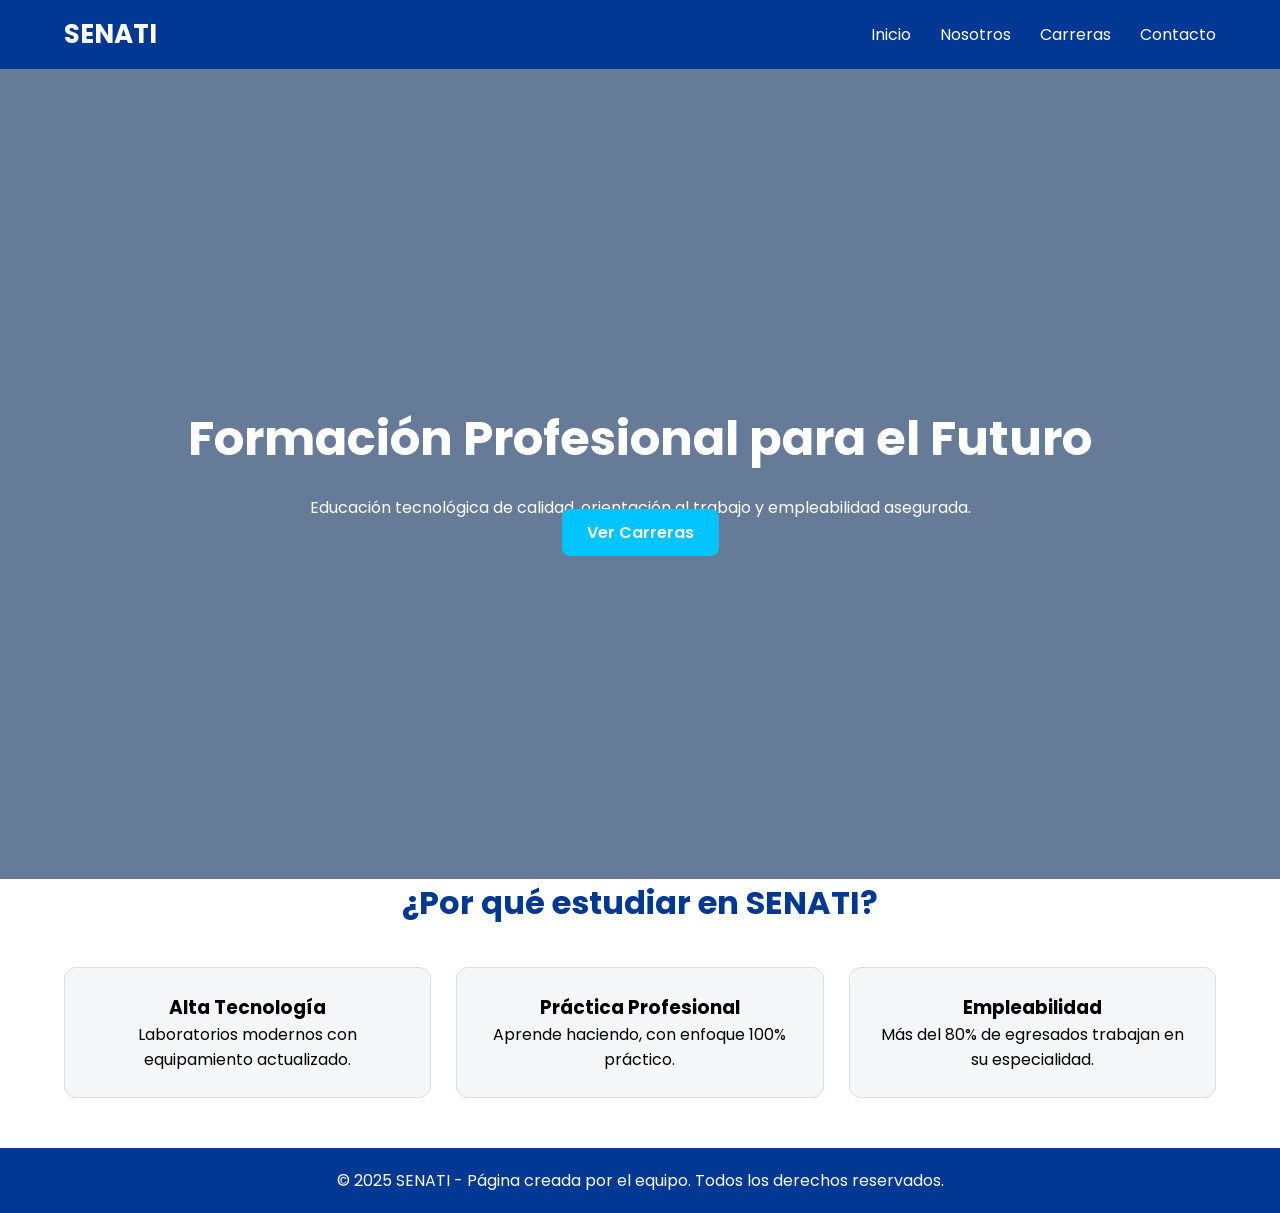
==== index.html @ 8a6c0807 "Descripción clarsa" ====
<!DOCTYPE html>
<html lang="es">
<head>
    <meta charset="UTF-8" />
    <meta name="viewport" content="width=device-width, initial-scale=1.0" />
    <title>SENATI | Formación Profesional Moderna</title>

    <!-- Google Fonts -->
    <link href="https://fonts.googleapis.com/css2?family=Poppins:wght@300;400;600;700&display=swap" rel="stylesheet" />

    <!-- CSS -->
    <link rel="stylesheet" href="css/style.css" />
</head>

<body>

    <!-- NAVBAR -->
    <header class="navbar">
        <div class="container">
            <h2 class="logo">SENATI</h2>
            <nav>
                <a href="index.html">Inicio</a>
                <a href="page/nosotros.html">Nosotros</a>
                <a href="page/carreras.html">Carreras</a>
                <a href="page/contacto.html">Contacto</a>
            </nav>
        </div>
    </header>

    <!-- HERO -->
    <section class="hero">
        <div class="overlay"></div>
        <div class="hero-content">
            <h1>Formación Profesional para el Futuro</h1>
            <p>Educación tecnológica de calidad, orientación al trabajo y empleabilidad asegurada.</p>
            <a href="page/carreras.html" class="btn">Ver Carreras</a>
        </div>
    </section>

    <!-- SECCIÓN SERVICIOS -->
    <section class="servicios container">
        <h2 class="title">¿Por qué estudiar en SENATI?</h2>

        <div class="grid">
            <div class="card">
                <h3>Alta Tecnología</h3>
                <p>Laboratorios modernos con equipamiento actualizado.</p>
            </div>

            <div class="card">
                <h3>Práctica Profesional</h3>
                <p>Aprende haciendo, con enfoque 100% práctico.</p>
            </div>

            <div class="card">
                <h3>Empleabilidad</h3>
                <p>Más del 80% de egresados trabajan en su especialidad.</p>
            </div>
        </div>
    </section>

    <!-- FOOTER -->
    <footer>
        <p>© 2025 SENATI - Página creada por el equipo. Todos los derechos reservados.</p>
    </footer>

    <script src="js/main.js"></script>
</body>
</html>
---- css/style.css ----
* {
    margin: 0;
    padding: 0;
    box-sizing: border-box;
    font-family: "Poppins", sans-serif;
}

/* NAVBAR */
.navbar {
    width: 100%;
    background: #003893;
    padding: 15px 0;
    position: sticky;
    top: 0;
    z-index: 100;
}

.navbar .container {
    width: 90%;
    margin: auto;
    display: flex;
    justify-content: space-between;
    align-items: center;
}

.navbar .logo {
    color: white;
    font-weight: 700;
    font-size: 26px;
}

.navbar nav a {
    color: white;
    margin-left: 25px;
    text-decoration: none;
    font-weight: 400;
    transition: 0.3s;
}

.navbar nav a:hover {
    color: #00c4ff;
}

/* HERO */
.hero {
    height: 90vh;
    background: url('../img/senati.jpg') center/cover no-repeat;
    position: relative;
    display: flex;
    align-items: center;
    justify-content: center;
}

.hero .overlay {
    position: absolute;
    width: 100%;
    height: 100%;
    background: rgba(0, 35, 82, 0.6);
}

.hero-content {
    position: relative;
    color: white;
    text-align: center;
    width: 85%;
}

.hero-content h1 {
    font-size: 48px;
    margin-bottom: 20px;
}

.btn {
    background: #00c4ff;
    padding: 12px 25px;
    border-radius: 8px;
    text-decoration: none;
    color: white;
    font-weight: 600;
    transition: 0.3s;
}

.btn:hover {
    background: #0099cc;
}

/* SECCIÓN SERVICIOS */
.title {
    text-align: center;
    font-size: 32px;
    color: #003893;
    margin-bottom: 40px;
}

.container {
    width: 90%;
    margin: auto;
}

.grid {
    display: grid;
    grid-template-columns: repeat(3, 1fr);
    gap: 25px;
}

.card {
    padding: 25px;
    background: #f4f6f8;
    border-radius: 12px;
    text-align: center;
    border: 1px solid #ddd;
    transition: 0.3s;
}

.card:hover {
    transform: translateY(-5px);
    box-shadow: 0 6px 16px rgba(0,0,0,0.15);
}

/* FOOTER */
footer {
    background: #003893;
    color: white;
    padding: 20px;
    text-align: center;
    margin-top: 50px;
}
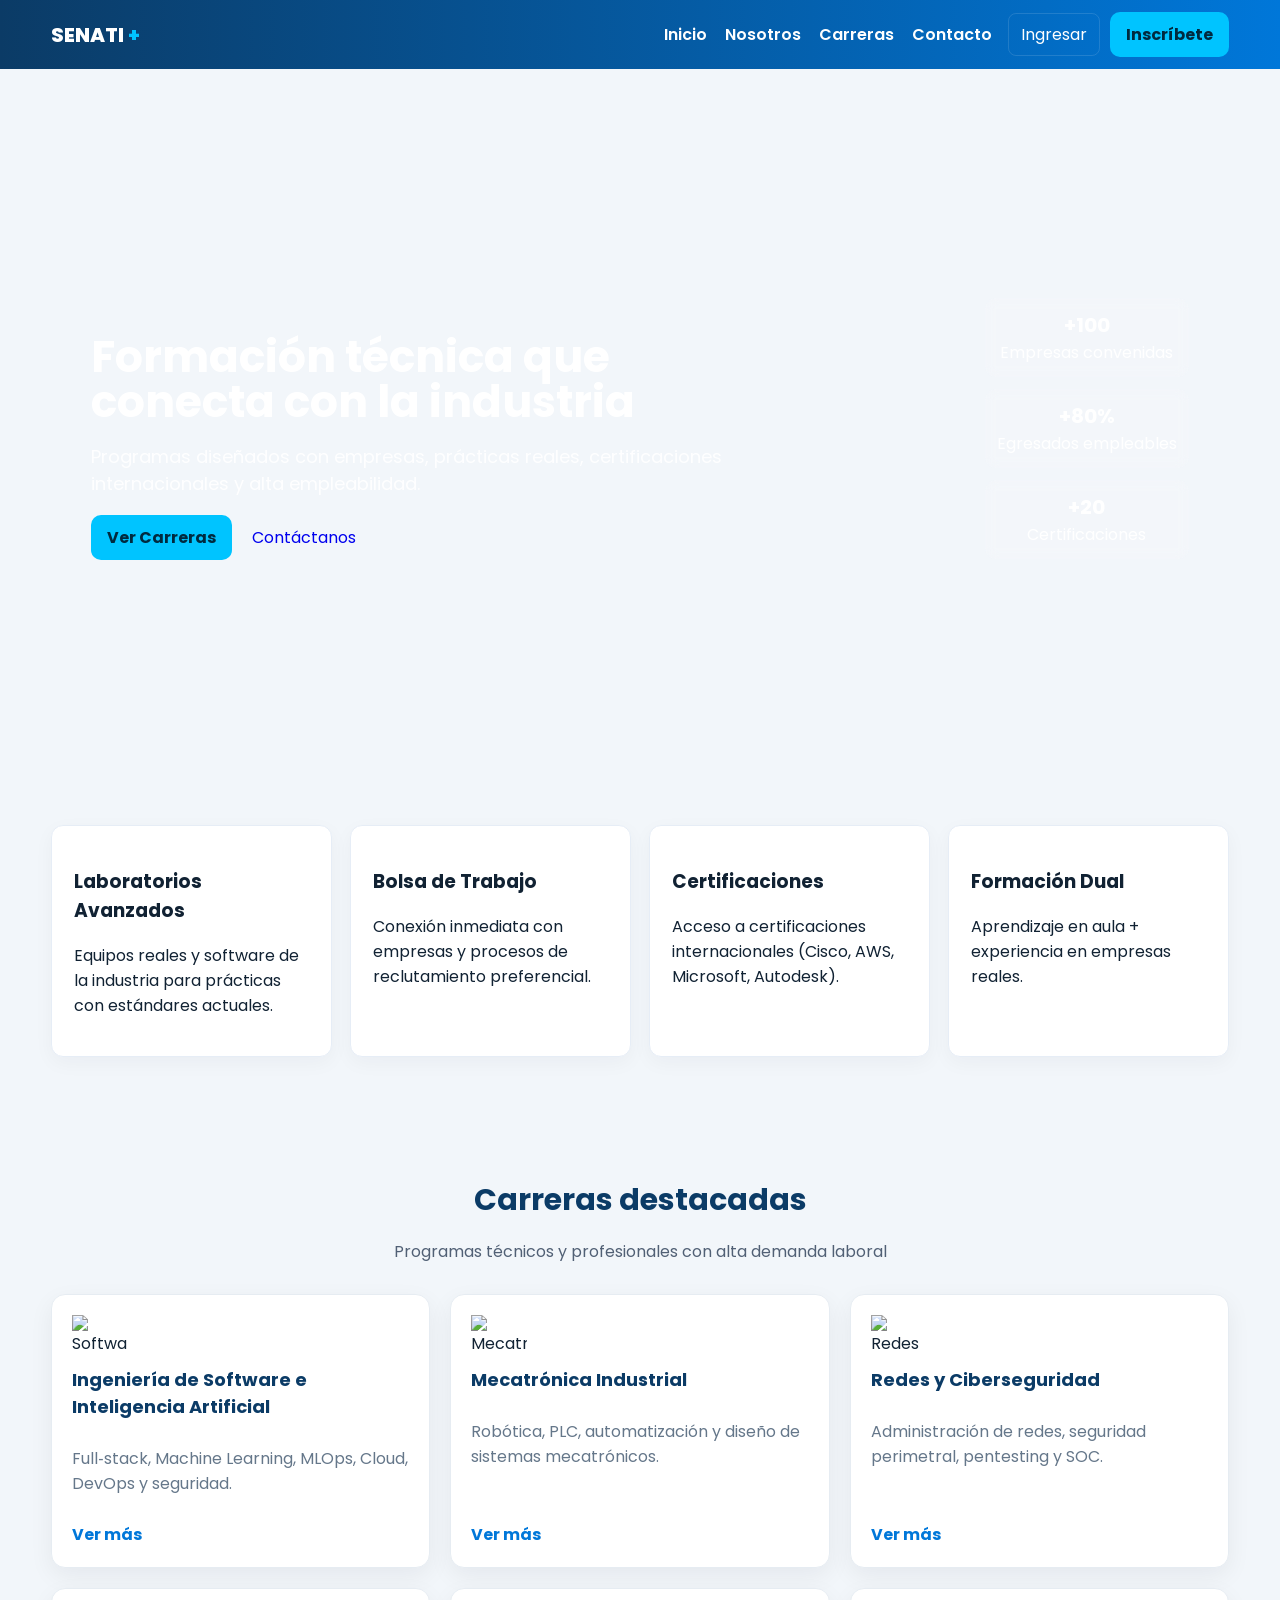
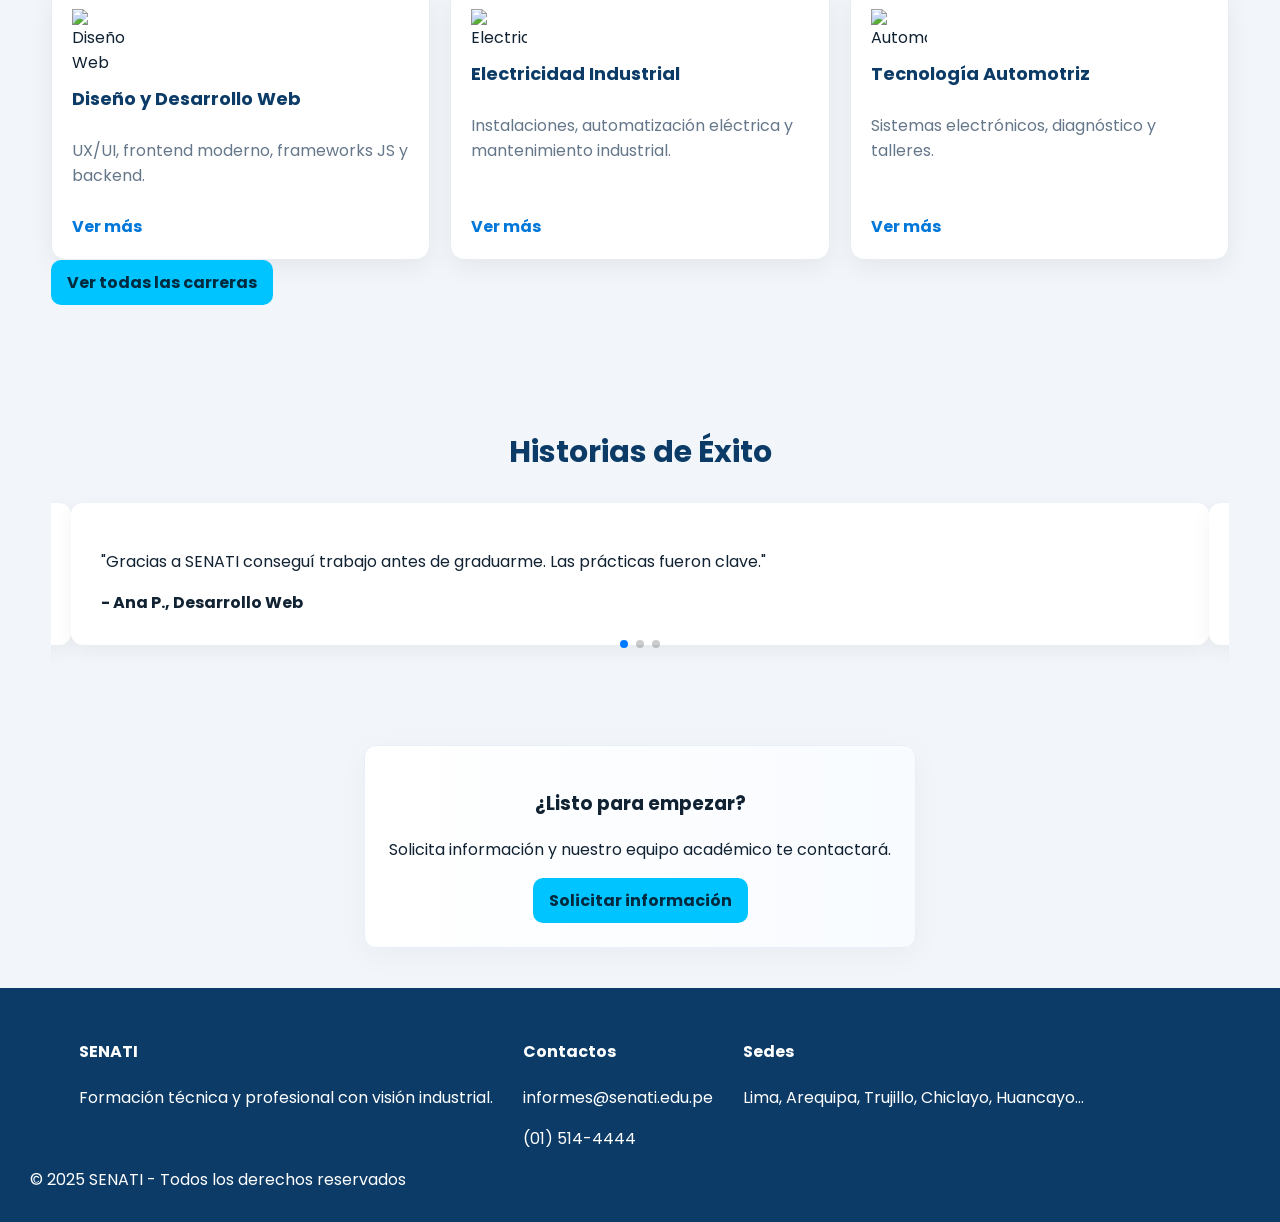
==== commit d1a35ac5: "Agregue nuevo" ====
--- a/index.html
+++ b/index.html
@@ -1,69 +1,182 @@
 <!DOCTYPE html>
 <html lang="es">
 <head>
-    <meta charset="UTF-8" />
-    <meta name="viewport" content="width=device-width, initial-scale=1.0" />
-    <title>SENATI | Formación Profesional Moderna</title>
+  <meta charset="utf-8" />
+  <meta name="viewport" content="width=device-width,initial-scale=1" />
+  <title>SENATI — Innovación, Tecnología y Empleabilidad</title>
+  <link href="https://fonts.googleapis.com/css2?family=Poppins:wght@300;400;600;700&display=swap" rel="stylesheet">
+  <link rel="stylesheet" href="https://unpkg.com/swiper@8/swiper-bundle.min.css" />
+  <link rel="stylesheet" href="https://unpkg.com/aos@2.3.4/dist/aos.css" />
+  <link rel="stylesheet" href="css/style.css" />
+</head>
+<body>
+  <header class="nav" id="top">
+    <div class="wrap">
+      <div class="brand">SENATI <span class="accent">+</span></div>
+      <nav class="menu">
+        <a href="index.html">Inicio</a>
+        <a href="page/nosotros.html">Nosotros</a>
+        <a href="page/carreras.html">Carreras</a>
+        <a href="page/contacto.html">Contacto</a>
+      </nav>
+      <div class="actions">
+        <a class="btn btn-tertiary" href="#">Ingresar</a>
+        <a class="btn btn-primary" href="page/contacto.html">Inscríbete</a>
+        <button class="nav-toggle" aria-label="Abrir menú">☰</button>
+      </div>
+    </div>
+  </header>
 
-    <!-- Google Fonts -->
-    <link href="https://fonts.googleapis.com/css2?family=Poppins:wght@300;400;600;700&display=swap" rel="stylesheet" />
+  <section class="hero">
+    <div class="hero-bg" style="background-image:url('/mnt/data/5bdee1c6-2480-4bde-ac7d-46a809fd56c1.png')"></div>
+    <div class="hero-inner wrap">
+      <div class="hero-text" data-aos="fade-up">
+        <h1>Formación técnica que conecta con la industria</h1>
+        <p class="lead">Programas diseñados con empresas, prácticas reales, certificaciones internacionales y alta empleabilidad.</p>
+        <div class="cta-row">
+          <a class="btn btn-primary" href="page/carreras.html">Ver Carreras</a>
+          <a class="btn btn-outline" href="#contacto">Contáctanos</a>
+        </div>
+      </div>
 
-    <!-- CSS -->
-    <link rel="stylesheet" href="css/style.css" />
-</head>
+      <div class="hero-cards" data-aos="fade-left">
+        <div class="mini-card"><strong>+100</strong><span>Empresas convenidas</span></div>
+        <div class="mini-card"><strong>+80%</strong><span>Egresados empleables</span></div>
+        <div class="mini-card"><strong>+20</strong><span>Certificaciones</span></div>
+      </div>
+    </div>
+  </section>
 
-<body>
+  <section class="features wrap">
+    <div class="grid-4">
+      <div class="f-card" data-aos="fade-up" data-aos-delay="50">
+        <h3>Laboratorios Avanzados</h3>
+        <p>Equipos reales y software de la industria para prácticas con estándares actuales.</p>
+      </div>
+      <div class="f-card" data-aos="fade-up" data-aos-delay="120">
+        <h3>Bolsa de Trabajo</h3>
+        <p>Conexión inmediata con empresas y procesos de reclutamiento preferencial.</p>
+      </div>
+      <div class="f-card" data-aos="fade-up" data-aos-delay="190">
+        <h3>Certificaciones</h3>
+        <p>Acceso a certificaciones internacionales (Cisco, AWS, Microsoft, Autodesk).</p>
+      </div>
+      <div class="f-card" data-aos="fade-up" data-aos-delay="260">
+        <h3>Formación Dual</h3>
+        <p>Aprendizaje en aula + experiencia en empresas reales.</p>
+      </div>
+    </div>
+  </section>
 
-    <!-- NAVBAR -->
-    <header class="navbar">
-        <div class="container">
-            <h2 class="logo">SENATI</h2>
-            <nav>
-                <a href="index.html">Inicio</a>
-                <a href="page/nosotros.html">Nosotros</a>
-                <a href="page/carreras.html">Carreras</a>
-                <a href="page/contacto.html">Contacto</a>
-            </nav>
+  <section class="carreras wrap" id="destacadas">
+    <h2 class="section-title" data-aos="fade-up">Carreras destacadas</h2>
+    <p class="subtitle" data-aos="fade-up" data-aos-delay="80">Programas técnicos y profesionales con alta demanda laboral</p>
+
+    <div class="grid-3" id="carreras-grid">
+      <!-- Cards -->
+      <article class="card" data-aos="zoom-in" data-aos-delay="50">
+        <img src="img/icons/software.svg" alt="Software">
+        <h3>Ingeniería de Software e Inteligencia Artificial</h3>
+        <p>Full‑stack, Machine Learning, MLOps, Cloud, DevOps y seguridad.</p>
+        <a href="page/carreras.html#software" class="card-link">Ver más</a>
+      </article>
+
+      <article class="card" data-aos="zoom-in" data-aos-delay="120">
+        <img src="img/icons/mecatronica.svg" alt="Mecatrónica">
+        <h3>Mecatrónica Industrial</h3>
+        <p>Robótica, PLC, automatización y diseño de sistemas mecatrónicos.</p>
+        <a href="page/carreras.html#mecatronica" class="card-link">Ver más</a>
+      </article>
+
+      <article class="card" data-aos="zoom-in" data-aos-delay="190">
+        <img src="img/icons/redes.svg" alt="Redes">
+        <h3>Redes y Ciberseguridad</h3>
+        <p>Administración de redes, seguridad perimetral, pentesting y SOC.</p>
+        <a href="page/carreras.html#redes" class="card-link">Ver más</a>
+      </article>
+
+      <article class="card" data-aos="zoom-in" data-aos-delay="260">
+        <img src="img/icons/diseno.svg" alt="Diseño Web">
+        <h3>Diseño y Desarrollo Web</h3>
+        <p>UX/UI, frontend moderno, frameworks JS y backend.</p>
+        <a href="page/carreras.html#diseno" class="card-link">Ver más</a>
+      </article>
+
+      <article class="card" data-aos="zoom-in" data-aos-delay="330">
+        <img src="img/icons/electricidad.svg" alt="Electricidad">
+        <h3>Electricidad Industrial</h3>
+        <p>Instalaciones, automatización eléctrica y mantenimiento industrial.</p>
+        <a href="page/carreras.html#electricidad" class="card-link">Ver más</a>
+      </article>
+
+      <article class="card" data-aos="zoom-in" data-aos-delay="400">
+        <img src="img/icons/automotriz.svg" alt="Automotriz">
+        <h3>Tecnología Automotriz</h3>
+        <p>Sistemas electrónicos, diagnóstico y talleres.</p>
+        <a href="page/carreras.html#automotriz" class="card-link">Ver más</a>
+      </article>
+
+    </div>
+
+    <div class="see-all center" data-aos="fade-up" data-aos-delay="480">
+      <a href="page/carreras.html" class="btn btn-primary">Ver todas las carreras</a>
+    </div>
+  </section>
+
+  <section class="testimonios wrap">
+    <h2 class="section-title" data-aos="fade-up">Historias de Éxito</h2>
+    <div class="swiper mySwiper" data-aos="fade-up" data-aos-delay="80">
+      <div class="swiper-wrapper">
+        <div class="swiper-slide testimonial">
+          <p>"Gracias a SENATI conseguí trabajo antes de graduarme. Las prácticas fueron clave."</p>
+          <strong>- Ana P., Desarrollo Web</strong>
         </div>
-    </header>
+        <div class="swiper-slide testimonial">
+          <p>"Las certificaciones me abrieron puertas internacionales."</p>
+          <strong>- Carlos M., Redes</strong>
+        </div>
+        <div class="swiper-slide testimonial">
+          <p>"Laboratorios con equipos reales y proyectos con empresas."</p>
+          <strong>- Jorge R., Mecatrónica</strong>
+        </div>
+      </div>
+      <div class="swiper-pagination"></div>
+    </div>
+  </section>
 
-    <!-- HERO -->
-    <section class="hero">
-        <div class="overlay"></div>
-        <div class="hero-content">
-            <h1>Formación Profesional para el Futuro</h1>
-            <p>Educación tecnológica de calidad, orientación al trabajo y empleabilidad asegurada.</p>
-            <a href="page/carreras.html" class="btn">Ver Carreras</a>
-        </div>
-    </section>
+  <section class="cta wrap">
+    <div class="cta-card" data-aos="zoom-in" data-aos-delay="60">
+      <h3>¿Listo para empezar?</h3>
+      <p>Solicita información y nuestro equipo académico te contactará.</p>
+      <a href="page/contacto.html" class="btn btn-primary">Solicitar información</a>
+    </div>
+  </section>
 
-    <!-- SECCIÓN SERVICIOS -->
-    <section class="servicios container">
-        <h2 class="title">¿Por qué estudiar en SENATI?</h2>
+  <footer class="site-footer">
+    <div class="wrap foot-grid">
+      <div>
+        <h4>SENATI</h4>
+        <p>Formación técnica y profesional con visión industrial.</p>
+      </div>
+      <div>
+        <h4>Contactos</h4>
+        <p>informes@senati.edu.pe</p>
+        <p>(01) 514-4444</p>
+      </div>
+      <div>
+        <h4>Sedes</h4>
+        <p>Lima, Arequipa, Trujillo, Chiclayo, Huancayo...</p>
+      </div>
+    </div>
+    <div class="copyright">© 2025 SENATI - Todos los derechos reservados</div>
+  </footer>
 
-        <div class="grid">
-            <div class="card">
-                <h3>Alta Tecnología</h3>
-                <p>Laboratorios modernos con equipamiento actualizado.</p>
-            </div>
-
-            <div class="card">
-                <h3>Práctica Profesional</h3>
-                <p>Aprende haciendo, con enfoque 100% práctico.</p>
-            </div>
-
-            <div class="card">
-                <h3>Empleabilidad</h3>
-                <p>Más del 80% de egresados trabajan en su especialidad.</p>
-            </div>
-        </div>
-    </section>
-
-    <!-- FOOTER -->
-    <footer>
-        <p>© 2025 SENATI - Página creada por el equipo. Todos los derechos reservados.</p>
-    </footer>
-
-    <script src="js/main.js"></script>
+  <script src="https://unpkg.com/swiper@8/swiper-bundle.min.js"></script>
+  <script src="https://unpkg.com/aos@2.3.4/dist/aos.js"></script>
+  <script src="js/main.js"></script>
+  <script>
+    AOS.init({duration:700,once:true});
+    const swiper = new Swiper('.mySwiper',{loop:true,autoHeight:true,pagination:{el:'.swiper-pagination',clickable:true},autoplay:{delay:4500}});
+  </script>
 </body>
-</html>
+</html>
--- a/css/style.css
+++ b/css/style.css
@@ -1,127 +1,72 @@
-* {
-    margin: 0;
-    padding: 0;
-    box-sizing: border-box;
-    font-family: "Poppins", sans-serif;
+/* Variables */
+:root{
+  --blue-900:#0b3b66;
+  --blue-600:#0077d9;
+  --accent:#00c4ff;
+  --bg:#f2f6fa;
+  --glass: rgba(255,255,255,0.6);
 }
+*{box-sizing:border-box}
+body{margin:0;font-family:'Poppins',sans-serif;background:var(--bg);color:#123}
+.wrap{width:92%;max-width:1280px;margin:0 auto}
 
-/* NAVBAR */
-.navbar {
-    width: 100%;
-    background: #003893;
-    padding: 15px 0;
-    position: sticky;
-    top: 0;
-    z-index: 100;
-}
-
-.navbar .container {
-    width: 90%;
-    margin: auto;
-    display: flex;
-    justify-content: space-between;
-    align-items: center;
-}
-
-.navbar .logo {
-    color: white;
-    font-weight: 700;
-    font-size: 26px;
-}
-
-.navbar nav a {
-    color: white;
-    margin-left: 25px;
-    text-decoration: none;
-    font-weight: 400;
-    transition: 0.3s;
-}
-
-.navbar nav a:hover {
-    color: #00c4ff;
-}
+/* NAV */
+.nav{position:sticky;top:0;background:linear-gradient(90deg,var(--blue-900),var(--blue-600));padding:12px 0;z-index:1200}
+.nav .wrap{display:flex;align-items:center;gap:16px}
+.brand{font-weight:800;color:#fff;font-size:20px}
+.brand .accent{color:var(--accent)}
+.menu{margin-left:auto;display:flex;gap:18px}
+.menu a{color:#fff;text-decoration:none;font-weight:600}
+.actions{display:flex;gap:10px;align-items:center}
+.btn{display:inline-block;padding:10px 16px;border-radius:10px;text-decoration:none}
+.btn-primary{background:var(--accent);color:#002a3f;font-weight:700}
+.btn-tertiary{background:transparent;border:1px solid rgba(255,255,255,0.12);color:#fff;padding:8px 12px;border-radius:8px}
+.nav-toggle{display:none;background:transparent;border:none;color:#fff;font-size:20px}
 
 /* HERO */
-.hero {
-    height: 90vh;
-    background: url('../img/senati.jpg') center/cover no-repeat;
-    position: relative;
-    display: flex;
-    align-items: center;
-    justify-content: center;
-}
+.hero{position:relative;height:80vh;display:flex;align-items:center}
+.hero-bg{position:absolute;inset:0;background-size:cover;background-position:center;filter:brightness(0.55);transform:translateZ(0)}
+.hero-inner{position:relative;color:#fff;padding:40px;display:flex;justify-content:space-between;gap:20px}
+.hero-text{max-width:650px}
+.hero h1{font-size:44px;line-height:1.02;margin-bottom:12px}
+.lead{font-size:18px;color:rgba(255,255,255,0.9)}
+.hero-cards{display:flex;flex-direction:column;gap:12px}
+.mini-card{background:rgba(255,255,255,0.08);padding:12px;border-radius:10px;text-align:center;backdrop-filter: blur(6px)}
+.mini-card strong{display:block;font-size:20px}
 
-.hero .overlay {
-    position: absolute;
-    width: 100%;
-    height: 100%;
-    background: rgba(0, 35, 82, 0.6);
-}
+/* FEATURES */
+.features{padding:36px 0}
+.grid-4{display:grid;grid-template-columns:repeat(4,1fr);gap:18px}
+.f-card{background:#fff;padding:22px;border-radius:12px;box-shadow:0 6px 20px rgba(10,20,40,0.04);border:1px solid #e6edf6}
 
-.hero-content {
-    position: relative;
-    color: white;
-    text-align: center;
-    width: 85%;
-}
+/* CARRERAS */
+.carreras{padding:60px 0}
+.section-title{text-align:center;font-size:30px;color:var(--blue-900);margin-bottom:8px}
+.subtitle{text-align:center;color:#516075;margin-bottom:30px}
+.grid-3{display:grid;grid-template-columns:repeat(3,1fr);gap:20px}
+.card{background:#fff;padding:20px;border-radius:14px;border:1px solid #e6ecf2;box-shadow:0 8px 24px rgba(10,20,40,0.06);display:flex;flex-direction:column;gap:10px}
+.card img{width:56px}
+.card h3{margin:0;color:var(--blue-900);font-size:18px}
+.card p{color:#65778a}
+.card-link{margin-top:auto;color:var(--blue-600);text-decoration:none;font-weight:700}
 
-.hero-content h1 {
-    font-size: 48px;
-    margin-bottom: 20px;
-}
+/* TESTIMONIOS */
+.testimonios{padding:40px 0}
+.swiper{padding:20px}
+.testimonial{background:#fff;padding:30px;border-radius:12px;box-shadow:0 6px 20px rgba(0,0,0,0.05)}
 
-.btn {
-    background: #00c4ff;
-    padding: 12px 25px;
-    border-radius: 8px;
-    text-decoration: none;
-    color: white;
-    font-weight: 600;
-    transition: 0.3s;
-}
-
-.btn:hover {
-    background: #0099cc;
-}
-
-/* SECCIÓN SERVICIOS */
-.title {
-    text-align: center;
-    font-size: 32px;
-    color: #003893;
-    margin-bottom: 40px;
-}
-
-.container {
-    width: 90%;
-    margin: auto;
-}
-
-.grid {
-    display: grid;
-    grid-template-columns: repeat(3, 1fr);
-    gap: 25px;
-}
-
-.card {
-    padding: 25px;
-    background: #f4f6f8;
-    border-radius: 12px;
-    text-align: center;
-    border: 1px solid #ddd;
-    transition: 0.3s;
-}
-
-.card:hover {
-    transform: translateY(-5px);
-    box-shadow: 0 6px 16px rgba(0,0,0,0.15);
-}
+/* CTA */
+.cta{padding:40px 0;display:flex;justify-content:center}
+.cta-card{background:linear-gradient(90deg,#fff,#f8fbff);padding:24px;border-radius:12px;border:1px solid #e8eff8;box-shadow:0 8px 30px rgba(0,30,80,0.04);text-align:center}
 
 /* FOOTER */
-footer {
-    background: #003893;
-    color: white;
-    padding: 20px;
-    text-align: center;
-    margin-top: 50px;
-}
+.site-footer{background:var(--blue-900);color:#fff;padding:30px}
+.foot-grid{display:flex;gap:30px;align-items:flex-start}
+
+/* small screens */
+@media (max-width:1000px){.grid-3{grid-template-columns:repeat(2,1fr)}.grid-4{grid-template-columns:repeat(2,1fr)}.hero h1{font-size:34px}}
+@media (max-width:700px){.menu{display:none}.nav-toggle{display:block;margin-left:auto}.grid-3{grid-template-columns:1fr}.hero-inner{flex-direction:column}}
+
+/* reveal animation helper */
+[data-anim]{opacity:0;transform:translateY(14px);transition:all .6s ease}
+[data-anim].visible{opacity:1;transform:none}
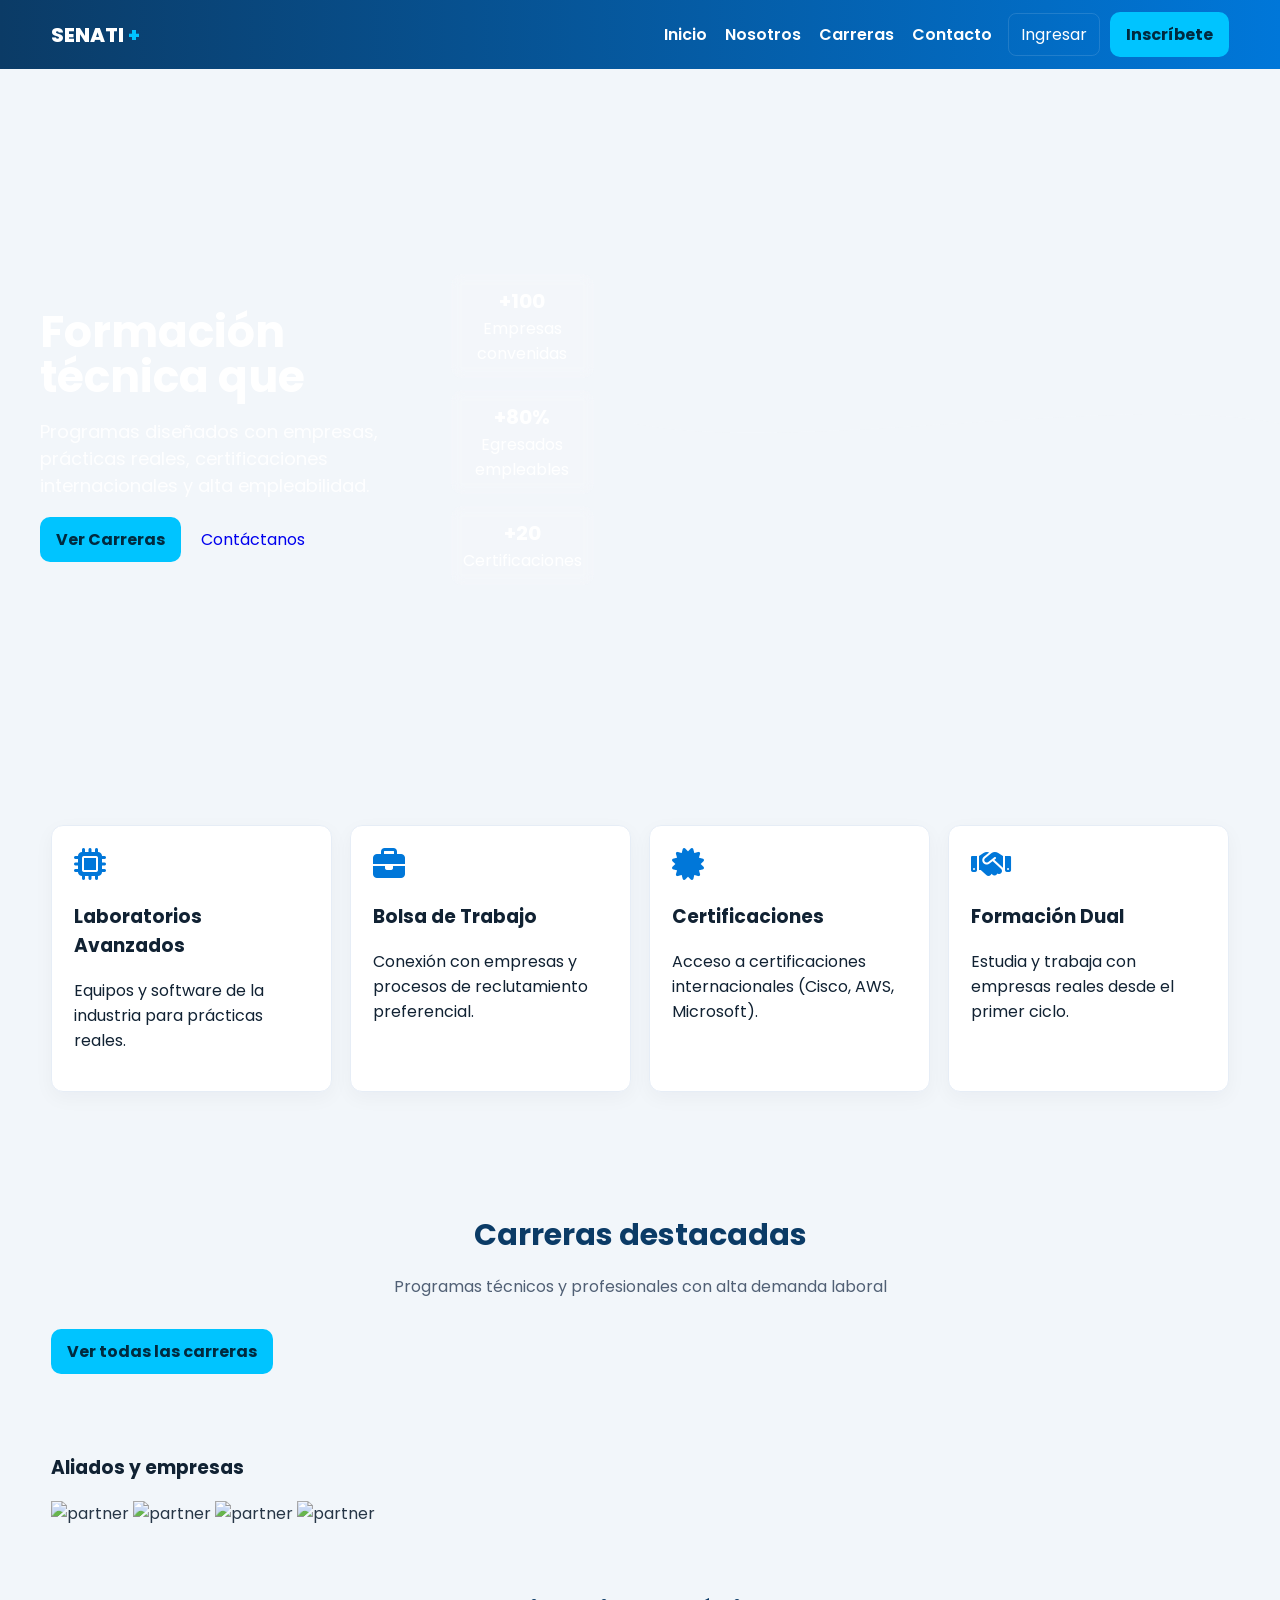
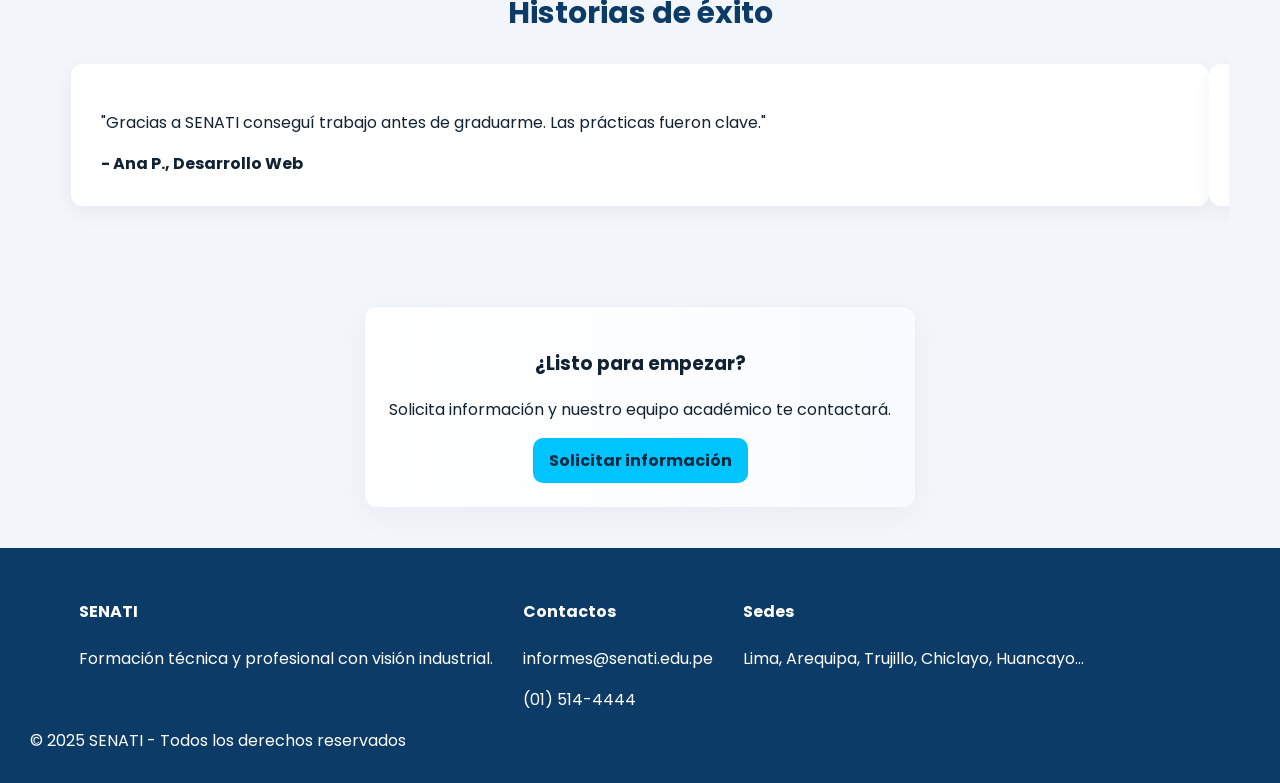
==== commit 12b1a99b: "Agregue nuevo archivo css" ====
--- a/index.html
+++ b/index.html
@@ -4,12 +4,24 @@
   <meta charset="utf-8" />
   <meta name="viewport" content="width=device-width,initial-scale=1" />
   <title>SENATI — Innovación, Tecnología y Empleabilidad</title>
+
+  <!-- Fonts & icons -->
   <link href="https://fonts.googleapis.com/css2?family=Poppins:wght@300;400;600;700&display=swap" rel="stylesheet">
   <link rel="stylesheet" href="https://unpkg.com/swiper@8/swiper-bundle.min.css" />
   <link rel="stylesheet" href="https://unpkg.com/aos@2.3.4/dist/aos.css" />
-  <link rel="stylesheet" href="css/style.css" />
+  <link rel="stylesheet" href="https://cdnjs.cloudflare.com/ajax/libs/font-awesome/6.4.0/css/all.min.css" integrity="sha512-pQ2X6Xr5Y5bYkK1Qd3s8bqvVw1YV0e5qZcG1gkK1mQp+5Kq9q5q6q9v6q9q5q6q9q5q6q==" crossorigin="anonymous" referrerpolicy="no-referrer" />
+
+  <!-- Main CSS -->
+  <link rel="stylesheet" href="css/style.css">
+
+  <style>
+    /* Small inline tweaks for hero visuals */
+    .hero .typed { color: #00c4ff; font-weight:700 }
+    .logo-clients img{height:42px;opacity:0.9}
+  </style>
 </head>
 <body>
+  <!-- NAV -->
   <header class="nav" id="top">
     <div class="wrap">
       <div class="brand">SENATI <span class="accent">+</span></div>
@@ -27,11 +39,14 @@
     </div>
   </header>
 
+  <!-- HERO -->
   <section class="hero">
+    <!-- local image uploaded by user -->
     <div class="hero-bg" style="background-image:url('/mnt/data/5bdee1c6-2480-4bde-ac7d-46a809fd56c1.png')"></div>
+
     <div class="hero-inner wrap">
       <div class="hero-text" data-aos="fade-up">
-        <h1>Formación técnica que conecta con la industria</h1>
+        <h1>Formación técnica que <span class="typed" id="typed"></span></h1>
         <p class="lead">Programas diseñados con empresas, prácticas reales, certificaciones internacionales y alta empleabilidad.</p>
         <div class="cta-row">
           <a class="btn btn-primary" href="page/carreras.html">Ver Carreras</a>
@@ -45,87 +60,68 @@
         <div class="mini-card"><strong>+20</strong><span>Certificaciones</span></div>
       </div>
     </div>
-  </section>
-
+
+    <!-- animated wave SVG separator -->
+    <svg class="hero-wave" viewBox="0 0 1440 120" preserveAspectRatio="none"><path fill="#f2f6fa" d="M0,48 C360,120 1080,-24 1440,48 L1440,120 L0,120 Z"></path></svg>
+  </section>
+
+  <!-- FEATURES / BENEFICIOS -->
   <section class="features wrap">
     <div class="grid-4">
-      <div class="f-card" data-aos="fade-up" data-aos-delay="50">
+      <div class="f-card" data-aos="fade-up" data-anim>
+        <i class="fa-solid fa-microchip fa-2x" style="color:var(--blue-600)"></i>
         <h3>Laboratorios Avanzados</h3>
-        <p>Equipos reales y software de la industria para prácticas con estándares actuales.</p>
-      </div>
-      <div class="f-card" data-aos="fade-up" data-aos-delay="120">
+        <p>Equipos y software de la industria para prácticas reales.</p>
+      </div>
+      <div class="f-card" data-aos="fade-up" data-anim>
+        <i class="fa-solid fa-briefcase fa-2x" style="color:var(--blue-600)"></i>
         <h3>Bolsa de Trabajo</h3>
-        <p>Conexión inmediata con empresas y procesos de reclutamiento preferencial.</p>
-      </div>
-      <div class="f-card" data-aos="fade-up" data-aos-delay="190">
+        <p>Conexión con empresas y procesos de reclutamiento preferencial.</p>
+      </div>
+      <div class="f-card" data-aos="fade-up" data-anim>
+        <i class="fa-solid fa-certificate fa-2x" style="color:var(--blue-600)"></i>
         <h3>Certificaciones</h3>
-        <p>Acceso a certificaciones internacionales (Cisco, AWS, Microsoft, Autodesk).</p>
-      </div>
-      <div class="f-card" data-aos="fade-up" data-aos-delay="260">
+        <p>Acceso a certificaciones internacionales (Cisco, AWS, Microsoft).</p>
+      </div>
+      <div class="f-card" data-aos="fade-up" data-anim>
+        <i class="fa-solid fa-handshake fa-2x" style="color:var(--blue-600)"></i>
         <h3>Formación Dual</h3>
-        <p>Aprendizaje en aula + experiencia en empresas reales.</p>
-      </div>
-    </div>
-  </section>
-
+        <p>Estudia y trabaja con empresas reales desde el primer ciclo.</p>
+      </div>
+    </div>
+  </section>
+
+  <!-- CARRERAS DESTACADAS -->
   <section class="carreras wrap" id="destacadas">
-    <h2 class="section-title" data-aos="fade-up">Carreras destacadas</h2>
-    <p class="subtitle" data-aos="fade-up" data-aos-delay="80">Programas técnicos y profesionales con alta demanda laboral</p>
+    <div class="header-row" data-aos="fade-up">
+      <h2 class="section-title">Carreras destacadas</h2>
+      <p class="subtitle">Programas técnicos y profesionales con alta demanda laboral</p>
+    </div>
 
     <div class="grid-3" id="carreras-grid">
-      <!-- Cards -->
-      <article class="card" data-aos="zoom-in" data-aos-delay="50">
-        <img src="img/icons/software.svg" alt="Software">
-        <h3>Ingeniería de Software e Inteligencia Artificial</h3>
-        <p>Full‑stack, Machine Learning, MLOps, Cloud, DevOps y seguridad.</p>
-        <a href="page/carreras.html#software" class="card-link">Ver más</a>
-      </article>
-
-      <article class="card" data-aos="zoom-in" data-aos-delay="120">
-        <img src="img/icons/mecatronica.svg" alt="Mecatrónica">
-        <h3>Mecatrónica Industrial</h3>
-        <p>Robótica, PLC, automatización y diseño de sistemas mecatrónicos.</p>
-        <a href="page/carreras.html#mecatronica" class="card-link">Ver más</a>
-      </article>
-
-      <article class="card" data-aos="zoom-in" data-aos-delay="190">
-        <img src="img/icons/redes.svg" alt="Redes">
-        <h3>Redes y Ciberseguridad</h3>
-        <p>Administración de redes, seguridad perimetral, pentesting y SOC.</p>
-        <a href="page/carreras.html#redes" class="card-link">Ver más</a>
-      </article>
-
-      <article class="card" data-aos="zoom-in" data-aos-delay="260">
-        <img src="img/icons/diseno.svg" alt="Diseño Web">
-        <h3>Diseño y Desarrollo Web</h3>
-        <p>UX/UI, frontend moderno, frameworks JS y backend.</p>
-        <a href="page/carreras.html#diseno" class="card-link">Ver más</a>
-      </article>
-
-      <article class="card" data-aos="zoom-in" data-aos-delay="330">
-        <img src="img/icons/electricidad.svg" alt="Electricidad">
-        <h3>Electricidad Industrial</h3>
-        <p>Instalaciones, automatización eléctrica y mantenimiento industrial.</p>
-        <a href="page/carreras.html#electricidad" class="card-link">Ver más</a>
-      </article>
-
-      <article class="card" data-aos="zoom-in" data-aos-delay="400">
-        <img src="img/icons/automotriz.svg" alt="Automotriz">
-        <h3>Tecnología Automotriz</h3>
-        <p>Sistemas electrónicos, diagnóstico y talleres.</p>
-        <a href="page/carreras.html#automotriz" class="card-link">Ver más</a>
-      </article>
-
-    </div>
-
-    <div class="see-all center" data-aos="fade-up" data-aos-delay="480">
+      <!-- Cards generadas por JS for richer content -->
+    </div>
+
+    <div class="see-all center" data-aos="fade-up">
       <a href="page/carreras.html" class="btn btn-primary">Ver todas las carreras</a>
     </div>
   </section>
 
+  <!-- LOGOS / ALIANZAS -->
+  <section class="partners wrap" data-aos="fade-up">
+    <h3>Aliados y empresas</h3>
+    <div class="logo-clients">
+      <img src="img/partners/partner1.png" alt="partner">
+      <img src="img/partners/partner2.png" alt="partner">
+      <img src="img/partners/partner3.png" alt="partner">
+      <img src="img/partners/partner4.png" alt="partner">
+    </div>
+  </section>
+
+  <!-- TESTIMONIOS SLIDER -->
   <section class="testimonios wrap">
-    <h2 class="section-title" data-aos="fade-up">Historias de Éxito</h2>
-    <div class="swiper mySwiper" data-aos="fade-up" data-aos-delay="80">
+    <h2 class="section-title" data-aos="fade-up">Historias de éxito</h2>
+    <div class="swiper mySwiper" data-aos="fade-up">
       <div class="swiper-wrapper">
         <div class="swiper-slide testimonial">
           <p>"Gracias a SENATI conseguí trabajo antes de graduarme. Las prácticas fueron clave."</p>
@@ -144,14 +140,16 @@
     </div>
   </section>
 
+  <!-- CTA -->
   <section class="cta wrap">
-    <div class="cta-card" data-aos="zoom-in" data-aos-delay="60">
+    <div class="cta-card" data-aos="zoom-in">
       <h3>¿Listo para empezar?</h3>
       <p>Solicita información y nuestro equipo académico te contactará.</p>
       <a href="page/contacto.html" class="btn btn-primary">Solicitar información</a>
     </div>
   </section>
 
+  <!-- FOOTER -->
   <footer class="site-footer">
     <div class="wrap foot-grid">
       <div>
@@ -171,12 +169,39 @@
     <div class="copyright">© 2025 SENATI - Todos los derechos reservados</div>
   </footer>
 
+  <!-- Scripts -->
   <script src="https://unpkg.com/swiper@8/swiper-bundle.min.js"></script>
   <script src="https://unpkg.com/aos@2.3.4/dist/aos.js"></script>
+  <script src="https://cdn.jsdelivr.net/npm/typed.js@2.0.12"></script>
   <script src="js/main.js"></script>
   <script>
-    AOS.init({duration:700,once:true});
-    const swiper = new Swiper('.mySwiper',{loop:true,autoHeight:true,pagination:{el:'.swiper-pagination',clickable:true},autoplay:{delay:4500}});
+    // initialize AOS
+    AOS.init({duration:700, once:true});
+
+    // typed effect
+    const typed = new Typed('#typed', { strings: ['aprende.', 'practica.', 'trabaja.'], typeSpeed:60, backSpeed:40, loop:true });
+
+    // init swiper (testimonials)
+    const swiper = new Swiper('.mySwiper',{loop:true,autoHeight:true,pagination:{el:'.swiper-pagination',clickable:true},autoplay:{delay:4200}});
+
+    // generate careers cards with more details
+    const careers = [
+      {id:'software', title:'Ingeniería de Software e IA', desc:'Full‑stack, ML, MLOps, Cloud, DevOps y seguridad', bullets:['Python, JavaScript, Cloud','Machine Learning','MLOps & DevOps']},
+      {id:'mecatronica', title:'Mecatrónica Industrial', desc:'Robótica, PLC, automatización y diseño de sistemas', bullets:['Robótica','Control PLC','Sensores y actuadores']},
+      {id:'redes', title:'Redes y Ciberseguridad', desc:'Administración de redes, seguridad y forense digital', bullets:['Cisco & routing','Pentesting','SOC & SIEM']},
+      {id:'diseno', title:'Diseño y Desarrollo Web', desc:'UX, frontend moderno, frameworks JS y backend', bullets:['HTML/CSS/JS','React / Vue','UX & prototipado']},
+      {id:'electricidad', title:'Electricidad Industrial', desc:'Instalaciones, PLCs y mantenimiento', bullets:['Instalaciones','Mantenimiento','Automatización eléctrica']},
+      {id:'automotriz', title:'Tecnología Automotriz', desc:'Sistemas electrónicos, diagnóstico y talleres', bullets:['ECU & diagnosis','Sistemas híbridos','Electrónica automotriz']}
+    ];
+    const grid = document.getElementById('carreras-grid');
+    careers.forEach(c=>{
+      const a = document.createElement('article'); a.className='card'; a.setAttribute('data-anim','');
+      a.innerHTML = `<h3>${c.title}</h3><p>${c.desc}</p><ul>${c.bullets.map(b=>`<li>${b}</li>`).join('')}</ul><a class="card-link" href="page/carreras.html#${c.id}">Ver más</a>`;
+      grid.appendChild(a);
+    });
+
+    // reveal newly added elements
+    document.querySelectorAll('[data-anim]').forEach(el=>el.classList.add('visible'));
   </script>
 </body>
-</html>+</html>
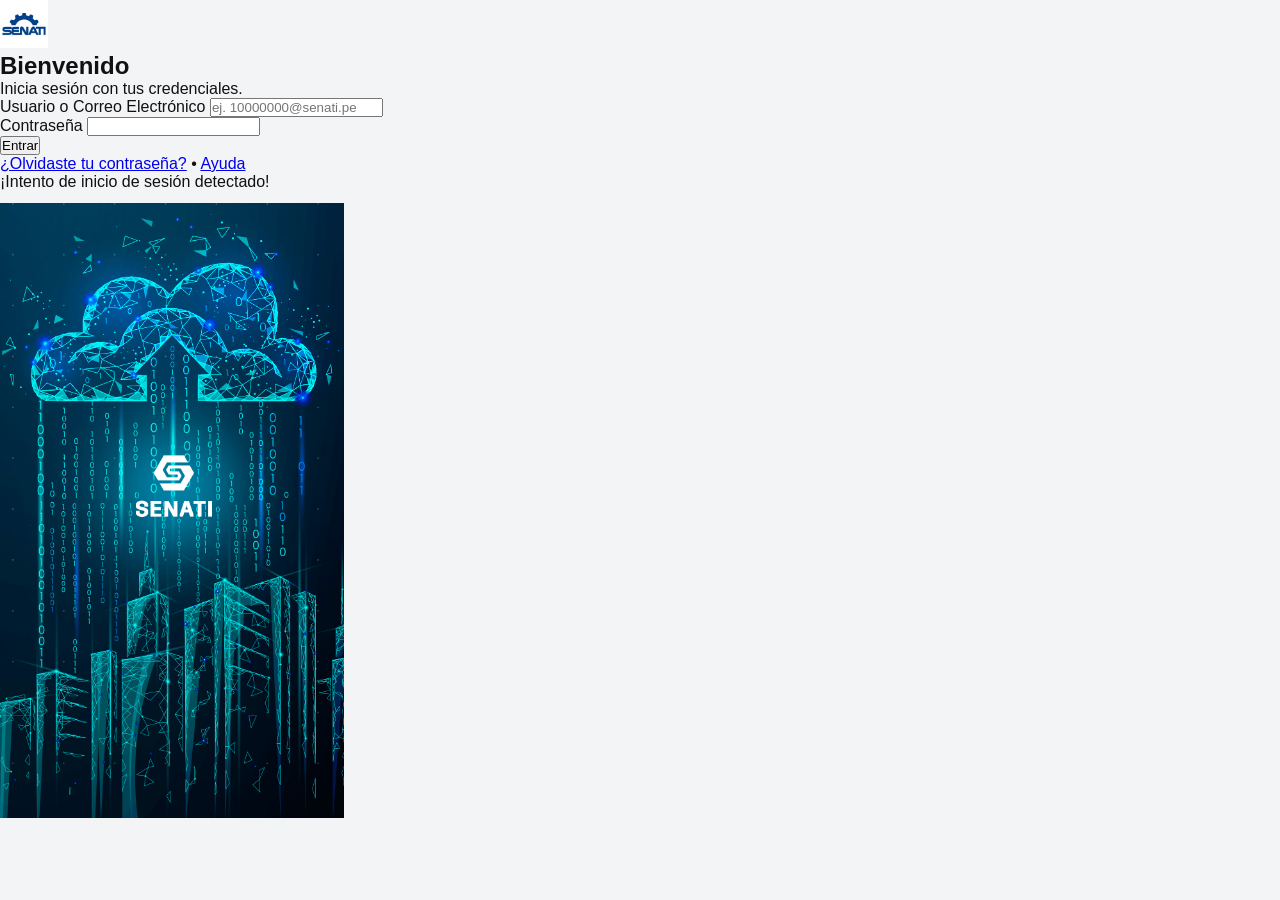
==== commit 0c212e8f: "nuevo cambio de la rama stundent1" ====
--- a/index.html
+++ b/index.html
@@ -1,207 +1,52 @@
 <!DOCTYPE html>
 <html lang="es">
 <head>
-  <meta charset="utf-8" />
-  <meta name="viewport" content="width=device-width,initial-scale=1" />
-  <title>SENATI — Innovación, Tecnología y Empleabilidad</title>
-
-  <!-- Fonts & icons -->
-  <link href="https://fonts.googleapis.com/css2?family=Poppins:wght@300;400;600;700&display=swap" rel="stylesheet">
-  <link rel="stylesheet" href="https://unpkg.com/swiper@8/swiper-bundle.min.css" />
-  <link rel="stylesheet" href="https://unpkg.com/aos@2.3.4/dist/aos.css" />
-  <link rel="stylesheet" href="https://cdnjs.cloudflare.com/ajax/libs/font-awesome/6.4.0/css/all.min.css" integrity="sha512-pQ2X6Xr5Y5bYkK1Qd3s8bqvVw1YV0e5qZcG1gkK1mQp+5Kq9q5q6q9v6q9q5q6q9q5q6q==" crossorigin="anonymous" referrerpolicy="no-referrer" />
-
-  <!-- Main CSS -->
-  <link rel="stylesheet" href="css/style.css">
-
-  <style>
-    /* Small inline tweaks for hero visuals */
-    .hero .typed { color: #00c4ff; font-weight:700 }
-    .logo-clients img{height:42px;opacity:0.9}
-  </style>
+    <meta charset="UTF-8">
+    <meta name="viewport" content="width=device-width, initial-scale=1.0">
+    <title>Iniciar Sesión - Plataforma Web SENATI</title>
+    
+    <link rel="stylesheet" href="css/style.css">
 </head>
 <body>
-  <!-- NAV -->
-  <header class="nav" id="top">
-    <div class="wrap">
-      <div class="brand">SENATI <span class="accent">+</span></div>
-      <nav class="menu">
-        <a href="index.html">Inicio</a>
-        <a href="page/nosotros.html">Nosotros</a>
-        <a href="page/carreras.html">Carreras</a>
-        <a href="page/contacto.html">Contacto</a>
-      </nav>
-      <div class="actions">
-        <a class="btn btn-tertiary" href="#">Ingresar</a>
-        <a class="btn btn-primary" href="page/contacto.html">Inscríbete</a>
-        <button class="nav-toggle" aria-label="Abrir menú">☰</button>
-      </div>
+
+    <div class="login-container" id="loginContainer">
+        
+        <img src="img/logo.png" alt="Logo de la Plataforma" class="logo">
+        
+        <h2>Bienvenido</h2>
+        <p>Inicia sesión con tus credenciales.</p>
+
+        <form action="#" method="POST">
+            
+            <div class="input-group">
+                <label for="usuario">Usuario o Correo Electrónico</label>
+                <input type="text" id="usuario" name="usuario" placeholder="ej. 10000000@senati.pe" required>
+            </div>
+            
+            <div class="input-group">
+                <label for="password">Contraseña</label>
+                <input type="password" id="password" name="password" required>
+            </div>
+            
+            <button type="submit" class="login-btn" onclick="mostrarMensaje(event)">Entrar</button> 
+        </form>
+
+        <div class="links">
+            <a href="pages/recuperar.html">¿Olvidaste tu contraseña?</a>
+            <span>•</span>
+            <a href="#">Ayuda</a>
+        </div>
+
+        <div id="mensajeDinamico" class="mensaje-oculto">
+            ¡Intento de inicio de sesión detectado!
+        </div>
+
     </div>
-  </header>
-
-  <!-- HERO -->
-  <section class="hero">
-    <!-- local image uploaded by user -->
-    <div class="hero-bg" style="background-image:url('/mnt/data/5bdee1c6-2480-4bde-ac7d-46a809fd56c1.png')"></div>
-
-    <div class="hero-inner wrap">
-      <div class="hero-text" data-aos="fade-up">
-        <h1>Formación técnica que <span class="typed" id="typed"></span></h1>
-        <p class="lead">Programas diseñados con empresas, prácticas reales, certificaciones internacionales y alta empleabilidad.</p>
-        <div class="cta-row">
-          <a class="btn btn-primary" href="page/carreras.html">Ver Carreras</a>
-          <a class="btn btn-outline" href="#contacto">Contáctanos</a>
-        </div>
-      </div>
-
-      <div class="hero-cards" data-aos="fade-left">
-        <div class="mini-card"><strong>+100</strong><span>Empresas convenidas</span></div>
-        <div class="mini-card"><strong>+80%</strong><span>Egresados empleables</span></div>
-        <div class="mini-card"><strong>+20</strong><span>Certificaciones</span></div>
-      </div>
+    
+    <div class="footer-image">
+        <img src="img/fondo.png" alt="Ilustración de seguridad" style="max-width: 344px; margin-top: 12px;">
     </div>
 
-    <!-- animated wave SVG separator -->
-    <svg class="hero-wave" viewBox="0 0 1440 120" preserveAspectRatio="none"><path fill="#f2f6fa" d="M0,48 C360,120 1080,-24 1440,48 L1440,120 L0,120 Z"></path></svg>
-  </section>
-
-  <!-- FEATURES / BENEFICIOS -->
-  <section class="features wrap">
-    <div class="grid-4">
-      <div class="f-card" data-aos="fade-up" data-anim>
-        <i class="fa-solid fa-microchip fa-2x" style="color:var(--blue-600)"></i>
-        <h3>Laboratorios Avanzados</h3>
-        <p>Equipos y software de la industria para prácticas reales.</p>
-      </div>
-      <div class="f-card" data-aos="fade-up" data-anim>
-        <i class="fa-solid fa-briefcase fa-2x" style="color:var(--blue-600)"></i>
-        <h3>Bolsa de Trabajo</h3>
-        <p>Conexión con empresas y procesos de reclutamiento preferencial.</p>
-      </div>
-      <div class="f-card" data-aos="fade-up" data-anim>
-        <i class="fa-solid fa-certificate fa-2x" style="color:var(--blue-600)"></i>
-        <h3>Certificaciones</h3>
-        <p>Acceso a certificaciones internacionales (Cisco, AWS, Microsoft).</p>
-      </div>
-      <div class="f-card" data-aos="fade-up" data-anim>
-        <i class="fa-solid fa-handshake fa-2x" style="color:var(--blue-600)"></i>
-        <h3>Formación Dual</h3>
-        <p>Estudia y trabaja con empresas reales desde el primer ciclo.</p>
-      </div>
-    </div>
-  </section>
-
-  <!-- CARRERAS DESTACADAS -->
-  <section class="carreras wrap" id="destacadas">
-    <div class="header-row" data-aos="fade-up">
-      <h2 class="section-title">Carreras destacadas</h2>
-      <p class="subtitle">Programas técnicos y profesionales con alta demanda laboral</p>
-    </div>
-
-    <div class="grid-3" id="carreras-grid">
-      <!-- Cards generadas por JS for richer content -->
-    </div>
-
-    <div class="see-all center" data-aos="fade-up">
-      <a href="page/carreras.html" class="btn btn-primary">Ver todas las carreras</a>
-    </div>
-  </section>
-
-  <!-- LOGOS / ALIANZAS -->
-  <section class="partners wrap" data-aos="fade-up">
-    <h3>Aliados y empresas</h3>
-    <div class="logo-clients">
-      <img src="img/partners/partner1.png" alt="partner">
-      <img src="img/partners/partner2.png" alt="partner">
-      <img src="img/partners/partner3.png" alt="partner">
-      <img src="img/partners/partner4.png" alt="partner">
-    </div>
-  </section>
-
-  <!-- TESTIMONIOS SLIDER -->
-  <section class="testimonios wrap">
-    <h2 class="section-title" data-aos="fade-up">Historias de éxito</h2>
-    <div class="swiper mySwiper" data-aos="fade-up">
-      <div class="swiper-wrapper">
-        <div class="swiper-slide testimonial">
-          <p>"Gracias a SENATI conseguí trabajo antes de graduarme. Las prácticas fueron clave."</p>
-          <strong>- Ana P., Desarrollo Web</strong>
-        </div>
-        <div class="swiper-slide testimonial">
-          <p>"Las certificaciones me abrieron puertas internacionales."</p>
-          <strong>- Carlos M., Redes</strong>
-        </div>
-        <div class="swiper-slide testimonial">
-          <p>"Laboratorios con equipos reales y proyectos con empresas."</p>
-          <strong>- Jorge R., Mecatrónica</strong>
-        </div>
-      </div>
-      <div class="swiper-pagination"></div>
-    </div>
-  </section>
-
-  <!-- CTA -->
-  <section class="cta wrap">
-    <div class="cta-card" data-aos="zoom-in">
-      <h3>¿Listo para empezar?</h3>
-      <p>Solicita información y nuestro equipo académico te contactará.</p>
-      <a href="page/contacto.html" class="btn btn-primary">Solicitar información</a>
-    </div>
-  </section>
-
-  <!-- FOOTER -->
-  <footer class="site-footer">
-    <div class="wrap foot-grid">
-      <div>
-        <h4>SENATI</h4>
-        <p>Formación técnica y profesional con visión industrial.</p>
-      </div>
-      <div>
-        <h4>Contactos</h4>
-        <p>informes@senati.edu.pe</p>
-        <p>(01) 514-4444</p>
-      </div>
-      <div>
-        <h4>Sedes</h4>
-        <p>Lima, Arequipa, Trujillo, Chiclayo, Huancayo...</p>
-      </div>
-    </div>
-    <div class="copyright">© 2025 SENATI - Todos los derechos reservados</div>
-  </footer>
-
-  <!-- Scripts -->
-  <script src="https://unpkg.com/swiper@8/swiper-bundle.min.js"></script>
-  <script src="https://unpkg.com/aos@2.3.4/dist/aos.js"></script>
-  <script src="https://cdn.jsdelivr.net/npm/typed.js@2.0.12"></script>
-  <script src="js/main.js"></script>
-  <script>
-    // initialize AOS
-    AOS.init({duration:700, once:true});
-
-    // typed effect
-    const typed = new Typed('#typed', { strings: ['aprende.', 'practica.', 'trabaja.'], typeSpeed:60, backSpeed:40, loop:true });
-
-    // init swiper (testimonials)
-    const swiper = new Swiper('.mySwiper',{loop:true,autoHeight:true,pagination:{el:'.swiper-pagination',clickable:true},autoplay:{delay:4200}});
-
-    // generate careers cards with more details
-    const careers = [
-      {id:'software', title:'Ingeniería de Software e IA', desc:'Full‑stack, ML, MLOps, Cloud, DevOps y seguridad', bullets:['Python, JavaScript, Cloud','Machine Learning','MLOps & DevOps']},
-      {id:'mecatronica', title:'Mecatrónica Industrial', desc:'Robótica, PLC, automatización y diseño de sistemas', bullets:['Robótica','Control PLC','Sensores y actuadores']},
-      {id:'redes', title:'Redes y Ciberseguridad', desc:'Administración de redes, seguridad y forense digital', bullets:['Cisco & routing','Pentesting','SOC & SIEM']},
-      {id:'diseno', title:'Diseño y Desarrollo Web', desc:'UX, frontend moderno, frameworks JS y backend', bullets:['HTML/CSS/JS','React / Vue','UX & prototipado']},
-      {id:'electricidad', title:'Electricidad Industrial', desc:'Instalaciones, PLCs y mantenimiento', bullets:['Instalaciones','Mantenimiento','Automatización eléctrica']},
-      {id:'automotriz', title:'Tecnología Automotriz', desc:'Sistemas electrónicos, diagnóstico y talleres', bullets:['ECU & diagnosis','Sistemas híbridos','Electrónica automotriz']}
-    ];
-    const grid = document.getElementById('carreras-grid');
-    careers.forEach(c=>{
-      const a = document.createElement('article'); a.className='card'; a.setAttribute('data-anim','');
-      a.innerHTML = `<h3>${c.title}</h3><p>${c.desc}</p><ul>${c.bullets.map(b=>`<li>${b}</li>`).join('')}</ul><a class="card-link" href="page/carreras.html#${c.id}">Ver más</a>`;
-      grid.appendChild(a);
-    });
-
-    // reveal newly added elements
-    document.querySelectorAll('[data-anim]').forEach(el=>el.classList.add('visible'));
-  </script>
+    <script src="js/script.js"></script> 
 </body>
-</html>
+</html>
--- a/css/style.css
+++ b/css/style.css
@@ -1,72 +1,196 @@
-/* Variables */
-:root{
-  --blue-900:#0b3b66;
-  --blue-600:#0077d9;
-  --accent:#00c4ff;
-  --bg:#f2f6fa;
-  --glass: rgba(255,255,255,0.6);
+/* ==========================
+   ESTILOS MODERNOS SENATI PRO
+   ========================== */
+
+/* Fuentes y colores corporativos */
+:root {
+  --senati-blue: #0033a0;
+  --senati-light-blue: #005ff9;
+  --senati-dark: #001b4d;
+  --gray-light: #f3f4f6;
+  --gray: #e5e7eb;
+  --white: #ffffff;
+  --black: #111;
+  --radius: 14px;
+  --transition: 0.35s ease;
+  --font-main: "Poppins", sans-serif;
 }
-*{box-sizing:border-box}
-body{margin:0;font-family:'Poppins',sans-serif;background:var(--bg);color:#123}
-.wrap{width:92%;max-width:1280px;margin:0 auto}
 
-/* NAV */
-.nav{position:sticky;top:0;background:linear-gradient(90deg,var(--blue-900),var(--blue-600));padding:12px 0;z-index:1200}
-.nav .wrap{display:flex;align-items:center;gap:16px}
-.brand{font-weight:800;color:#fff;font-size:20px}
-.brand .accent{color:var(--accent)}
-.menu{margin-left:auto;display:flex;gap:18px}
-.menu a{color:#fff;text-decoration:none;font-weight:600}
-.actions{display:flex;gap:10px;align-items:center}
-.btn{display:inline-block;padding:10px 16px;border-radius:10px;text-decoration:none}
-.btn-primary{background:var(--accent);color:#002a3f;font-weight:700}
-.btn-tertiary{background:transparent;border:1px solid rgba(255,255,255,0.12);color:#fff;padding:8px 12px;border-radius:8px}
-.nav-toggle{display:none;background:transparent;border:none;color:#fff;font-size:20px}
+/* Reset */
+* {
+  margin: 0;
+  padding: 0;
+  box-sizing: border-box;
+  font-family: var(--font-main);
+}
+
+body {
+  background: var(--gray-light);
+  color: var(--black);
+  overflow-x: hidden;
+  scroll-behavior: smooth;
+}
+
+/* HEADER */
+.header {
+  width: 100%;
+  background: var(--white);
+  position: fixed;
+  top: 0;
+  left: 0;
+  z-index: 999;
+  box-shadow: 0 2px 8px rgba(0,0,0,0.1);
+}
+
+.navbar {
+  display: flex;
+  justify-content: space-between;
+  align-items: center;
+  max-width: 1200px;
+  margin: auto;
+  padding: 15px 20px;
+}
+
+.logo {
+  height: 48px;
+}
+
+.nav-links a {
+  margin-left: 20px;
+  text-decoration: none;
+  font-weight: 600;
+  color: var(--senati-blue);
+  position: relative;
+  transition: var(--transition);
+}
+
+.nav-links a::after {
+  content: "";
+  width: 0%;
+  height: 3px;
+  background: var(--senati-light-blue);
+  position: absolute;
+  left: 0;
+  bottom: -5px;
+  border-radius: 2px;
+  transition: var(--transition);
+}
+
+.nav-links a:hover::after {
+  width: 100%;
+}
 
 /* HERO */
-.hero{position:relative;height:80vh;display:flex;align-items:center}
-.hero-bg{position:absolute;inset:0;background-size:cover;background-position:center;filter:brightness(0.55);transform:translateZ(0)}
-.hero-inner{position:relative;color:#fff;padding:40px;display:flex;justify-content:space-between;gap:20px}
-.hero-text{max-width:650px}
-.hero h1{font-size:44px;line-height:1.02;margin-bottom:12px}
-.lead{font-size:18px;color:rgba(255,255,255,0.9)}
-.hero-cards{display:flex;flex-direction:column;gap:12px}
-.mini-card{background:rgba(255,255,255,0.08);padding:12px;border-radius:10px;text-align:center;backdrop-filter: blur(6px)}
-.mini-card strong{display:block;font-size:20px}
+.hero {
+  margin-top: 90px;
+  height: 90vh;
+  width: 100%;
+  display: flex;
+  align-items: center;
+  justify-content: center;
+  background: linear-gradient(rgba(0,0,0,0.5), rgba(0,0,0,0.6)), url("../img/hero.jpg");
+  background-size: cover;
+  background-position: center;
+  text-align: center;
+  color: var(--white);
+  padding: 20px;
+}
 
-/* FEATURES */
-.features{padding:36px 0}
-.grid-4{display:grid;grid-template-columns:repeat(4,1fr);gap:18px}
-.f-card{background:#fff;padding:22px;border-radius:12px;box-shadow:0 6px 20px rgba(10,20,40,0.04);border:1px solid #e6edf6}
+.hero-content h1 {
+  font-size: 3.2rem;
+  font-weight: 800;
+  text-transform: uppercase;
+  margin-bottom: 15px;
+  letter-spacing: 2px;
+}
 
-/* CARRERAS */
-.carreras{padding:60px 0}
-.section-title{text-align:center;font-size:30px;color:var(--blue-900);margin-bottom:8px}
-.subtitle{text-align:center;color:#516075;margin-bottom:30px}
-.grid-3{display:grid;grid-template-columns:repeat(3,1fr);gap:20px}
-.card{background:#fff;padding:20px;border-radius:14px;border:1px solid #e6ecf2;box-shadow:0 8px 24px rgba(10,20,40,0.06);display:flex;flex-direction:column;gap:10px}
-.card img{width:56px}
-.card h3{margin:0;color:var(--blue-900);font-size:18px}
-.card p{color:#65778a}
-.card-link{margin-top:auto;color:var(--blue-600);text-decoration:none;font-weight:700}
+.hero-content p {
+  font-size: 1.2rem;
+  margin-bottom: 20px;
+}
 
-/* TESTIMONIOS */
-.testimonios{padding:40px 0}
-.swiper{padding:20px}
-.testimonial{background:#fff;padding:30px;border-radius:12px;box-shadow:0 6px 20px rgba(0,0,0,0.05)}
+.btn-primary {
+  padding: 14px 32px;
+  background: var(--senati-light-blue);
+  color: var(--white);
+  font-weight: 600;
+  font-size: 1.1rem;
+  border-radius: var(--radius);
+  border: none;
+  cursor: pointer;
+  transition: var(--transition);
+}
 
-/* CTA */
-.cta{padding:40px 0;display:flex;justify-content:center}
-.cta-card{background:linear-gradient(90deg,#fff,#f8fbff);padding:24px;border-radius:12px;border:1px solid #e8eff8;box-shadow:0 8px 30px rgba(0,30,80,0.04);text-align:center}
+.btn-primary:hover {
+  background: var(--senati-blue);
+  transform: translateY(-4px);
+}
+
+/* SECCIÓN CARRERAS */
+.carreras-section {
+  padding: 80px 20px;
+  max-width: 1200px;
+  margin: auto;
+}
+
+.carreras-grid {
+  display: grid;
+  grid-template-columns: repeat(auto-fit, minmax(260px, 1fr));
+  gap: 25px;
+  margin-top: 40px;
+}
+
+.carrera-card {
+  background: var(--white);
+  padding: 20px;
+  border-radius: var(--radius);
+  box-shadow: 0 4px 10px rgba(0,0,0,0.1);
+  transition: var(--transition);
+  text-align: center;
+}
+
+.carrera-card:hover {
+  transform: translateY(-8px);
+  box-shadow: 0 6px 18px rgba(0,0,0,0.15);
+}
+
+/* PARTNERS */
+.partners-section {
+  padding: 60px 20px;
+  background: var(--white);
+}
+
+.partners-grid {
+  display: flex;
+  gap: 40px;
+  flex-wrap: wrap;
+  justify-content: center;
+  align-items: center;
+}
+
+.partner-logo {
+  height: 60px;
+  filter: grayscale(1);
+  opacity: 0.8;
+  transition: var(--transition);
+}
+
+.partner-logo:hover {
+  filter: grayscale(0);
+  opacity: 1;
+  transform: scale(1.1);
+}
 
 /* FOOTER */
-.site-footer{background:var(--blue-900);color:#fff;padding:30px}
-.foot-grid{display:flex;gap:30px;align-items:flex-start}
+.footer {
+  background: var(--senati-dark);
+  padding: 40px 20px;
+  text-align: center;
+  color: var(--white);
+  margin-top: 60px;
+}
 
-/* small screens */
-@media (max-width:1000px){.grid-3{grid-template-columns:repeat(2,1fr)}.grid-4{grid-template-columns:repeat(2,1fr)}.hero h1{font-size:34px}}
-@media (max-width:700px){.menu{display:none}.nav-toggle{display:block;margin-left:auto}.grid-3{grid-template-columns:1fr}.hero-inner{flex-direction:column}}
-
-/* reveal animation helper */
-[data-anim]{opacity:0;transform:translateY(14px);transition:all .6s ease}
-[data-anim].visible{opacity:1;transform:none}
+.footer p {
+  opacity: 0.8;
+  font-size: 0.9rem;
+}
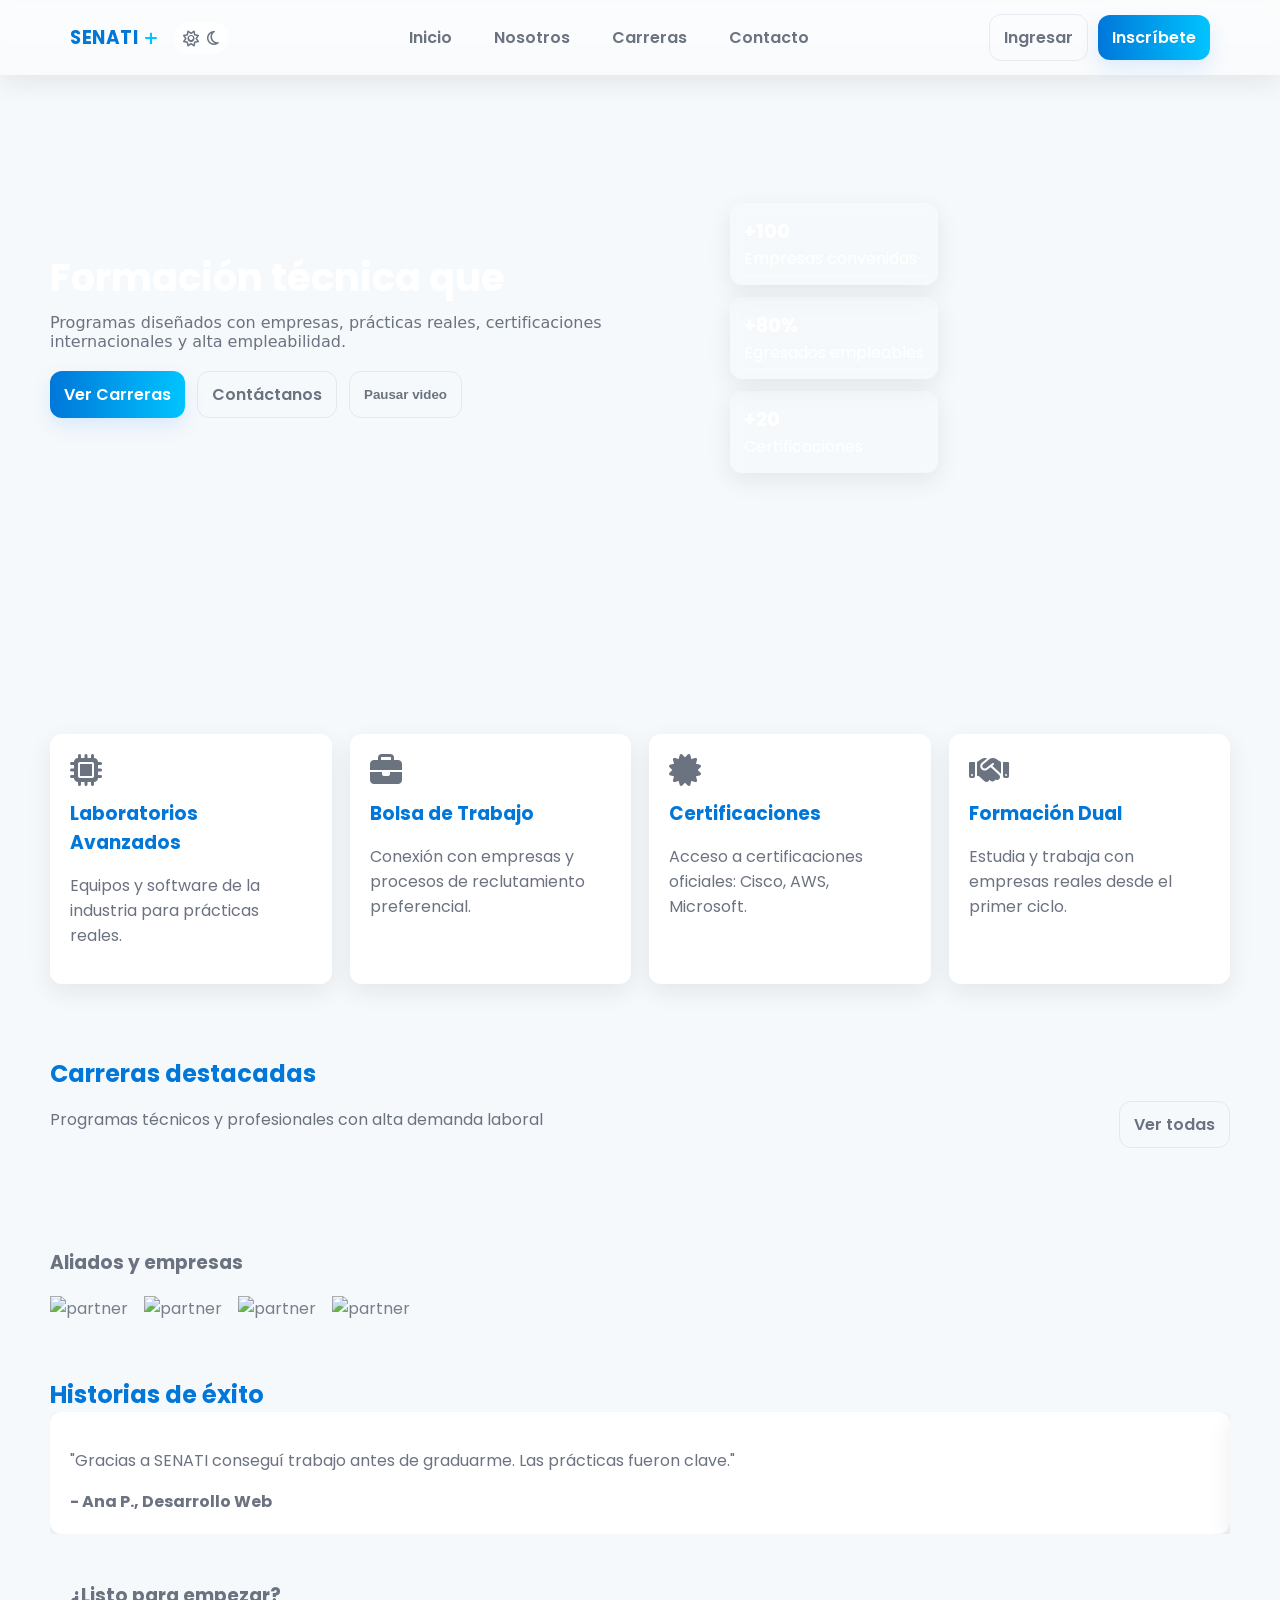
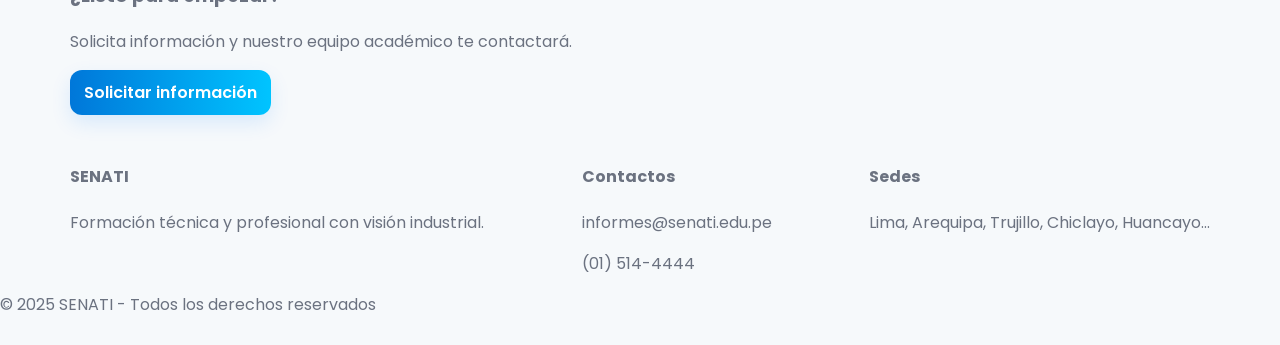
==== commit 43a22208: "Agregue nuevo modificado" ====
--- a/index.html
+++ b/index.html
@@ -1,52 +1,370 @@
-<!DOCTYPE html>
+<!doctype html>
 <html lang="es">
 <head>
-    <meta charset="UTF-8">
-    <meta name="viewport" content="width=device-width, initial-scale=1.0">
-    <title>Iniciar Sesión - Plataforma Web SENATI</title>
-    
-    <link rel="stylesheet" href="css/style.css">
+  <meta charset="utf-8">
+  <meta name="viewport" content="width=device-width, initial-scale=1">
+  <title>SENATI — Innovación, Tecnología y Empleabilidad</title>
+
+  <!-- Fonts & icons -->
+  <link href="https://fonts.googleapis.com/css2?family=Poppins:wght@300;400;600;700&display=swap" rel="stylesheet">
+  <link rel="stylesheet" href="https://unpkg.com/swiper@8/swiper-bundle.min.css" />
+  <link rel="stylesheet" href="https://unpkg.com/aos@2.3.4/dist/aos.css" />
+  <link rel="stylesheet" href="https://cdnjs.cloudflare.com/ajax/libs/font-awesome/6.4.0/css/all.min.css" />
+
+  <!-- META: theme colors for mobile top bar -->
+  <meta name="theme-color" content="#0b6db8" id="themeColorMeta">
+
+  <style>
+    /* ========= Variables y resets ========== */
+    :root{
+      --bg:#f6f9fb; --card:#ffffff; --muted:#6b7280; --accent:#0077d9; --accent-2:#00c4ff; --glass: rgba(255,255,255,0.6);
+      --shadow: 0 8px 24px rgba(15,23,42,0.08);
+      --radius: 14px;
+    }
+    [data-theme="dark"]{
+      --bg:#071023; --card:#0b1220; --muted:#9aa6b2; --accent:#3aa3ff; --accent-2:#00e0ff; --glass: rgba(255,255,255,0.04);
+      --shadow: 0 12px 30px rgba(2,6,23,0.7);
+    }
+
+    *{box-sizing:border-box}
+    html,body{height:100%;font-family:'Poppins',system-ui,-apple-system,"Segoe UI",Roboto,Arial; margin:0;background:var(--bg);color:var(--muted);-webkit-font-smoothing:antialiased}
+    a{color:inherit;text-decoration:none}
+    .wrap{max-width:1180px;margin:0 auto;padding:0 20px}
+
+    /* ===== Header / Nav ===== */
+    header.nav{position:sticky;top:0;backdrop-filter: blur(6px);background:linear-gradient(180deg, rgba(255,255,255,0.6), rgba(255,255,255,0.3));box-shadow:var(--shadow);z-index:60}
+    [data-theme="dark"] header.nav{background:linear-gradient(180deg, rgba(11,18,32,0.6), rgba(11,18,32,0.3));}
+    header .wrap{display:flex;align-items:center;justify-content:space-between;padding:14px 20px}
+    .brand{font-weight:700;color:var(--accent);letter-spacing:0.6px;font-size:1.15rem}
+    .brand .accent{color:var(--accent-2);font-weight:900}
+
+    nav.menu{display:flex;gap:18px;align-items:center}
+    nav.menu a{padding:8px 12px;border-radius:10px;color:var(--muted);font-weight:600}
+    nav.menu a:hover{color:var(--accent)}
+
+    .actions{display:flex;gap:10px;align-items:center}
+    .btn{display:inline-flex;align-items:center;gap:8px;border-radius:12px;padding:10px 14px;font-weight:600}
+    .btn-primary{background:linear-gradient(90deg,var(--accent),var(--accent-2));color:white;box-shadow:0 8px 20px rgba(0,126,255,0.12)}
+    .btn-outline{border:1px solid rgba(100,116,139,0.12);background:transparent;color:var(--muted)}
+    .nav-toggle{display:none;background:none;border:0;font-size:20px}
+
+    /* ==== HERO ===== */
+    .hero{position:relative;overflow:hidden;padding:48px 0 10px}
+    .hero-bg, .hero-video{position:absolute;inset:0;z-index:0}
+    .hero-bg{background-size:cover;background-position:center center;filter:brightness(0.85) saturate(1.05);transform:scale(1.03)}
+    .hero-video video{width:100%;height:100%;object-fit:cover;filter:contrast(1.05) saturate(1.03)}
+    .hero-inner{position:relative;z-index:3;display:flex;gap:40px;align-items:center;padding:80px 0}
+    .hero-text{flex:1;color:var(--card);max-width:640px}
+    .hero-text h1{font-size:2.4rem;line-height:1.05;margin:0;color:var(--card)}
+    .typed{color:var(--accent-2);font-weight:800}
+    .lead{margin:14px 0 20px;color:var(--muted);font-weight:500}
+    .cta-row{display:flex;gap:12px}
+
+    .hero-cards{display:flex;gap:12px;flex-direction:column}
+    .mini-card{background:linear-gradient(180deg, rgba(255,255,255,0.06), rgba(255,255,255,0.02));backdrop-filter: blur(6px);padding:14px;border-radius:12px;color:var(--card);min-width:170px;box-shadow:var(--shadow)}
+    .mini-card strong{display:block;font-size:1.2rem;color:var(--card)}
+
+    .hero-wave{position:relative;z-index:2;display:block;margin-top:28px}
+
+    /* ==== FEATURES ==== */
+    .features{padding:36px 0}
+    .grid-4{display:grid;grid-template-columns:repeat(4,1fr);gap:18px}
+    .f-card{background:var(--card);padding:20px;border-radius:12px;box-shadow:var(--shadow);color:var(--muted)}
+    .f-card h3{margin:10px 0;color:var(--accent)}
+
+    /* Carreras grid */
+    .carreras{padding:36px 0}
+    .header-row{display:flex;align-items:end;justify-content:space-between;gap:20px}
+    .section-title{color:var(--accent);margin:0}
+    .grid-3{display:grid;grid-template-columns:repeat(3,1fr);gap:18px;margin-top:18px}
+    .card{background:linear-gradient(180deg,var(--card),rgba(255,255,255,0.98));padding:20px;border-radius:12px;box-shadow:var(--shadow);color:var(--muted);transition:transform .35s cubic-bezier(.2,.8,.2,1),box-shadow .35s}
+    .card:hover{transform:translateY(-8px);box-shadow:0 22px 40px rgba(2,6,23,0.12)}
+    .card h3{margin:0 0 8px;color:var(--accent)}
+    .card ul{margin:10px 0 0;padding-left:18px;color:var(--muted)}
+
+    /* partners, slider */
+    .partners{padding:28px 0}
+    .logo-clients img{height:48px;opacity:0.9;margin-right:12px}
+
+    .testimonios{padding:28px 0}
+    .testimonial{background:var(--card);padding:20px;border-radius:12px;color:var(--muted);box-shadow:var(--shadow)}
+
+    /* footer */
+    .site-footer{padding:28px 0;background:transparent;color:var(--muted)}
+    .foot-grid{display:flex;gap:24px;justify-content:space-between}
+
+    /* responsive */
+    @media (max-width:980px){.grid-4{grid-template-columns:repeat(2,1fr)} .grid-3{grid-template-columns:repeat(2,1fr)} .hero-inner{flex-direction:column;align-items:flex-start;padding:40px 0}}
+    @media (max-width:640px){nav.menu{display:none} .nav-toggle{display:block} .grid-3{grid-template-columns:1fr} .grid-4{grid-template-columns:1fr} .hero-text h1{font-size:1.6rem}}
+
+    /* dark-mode toggle */
+    .theme-toggle{display:inline-flex;align-items:center;gap:8px;padding:8px 10px;border-radius:999px;background:var(--glass);backdrop-filter:blur(6px);cursor:pointer}
+
+    /* prefers-reduced-motion */
+    @media (prefers-reduced-motion: reduce){*{transition:none!important} .btn{transition:none}}
+  </style>
 </head>
 <body>
-
-    <div class="login-container" id="loginContainer">
-        
-        <img src="img/logo.png" alt="Logo de la Plataforma" class="logo">
-        
-        <h2>Bienvenido</h2>
-        <p>Inicia sesión con tus credenciales.</p>
-
-        <form action="#" method="POST">
-            
-            <div class="input-group">
-                <label for="usuario">Usuario o Correo Electrónico</label>
-                <input type="text" id="usuario" name="usuario" placeholder="ej. 10000000@senati.pe" required>
-            </div>
-            
-            <div class="input-group">
-                <label for="password">Contraseña</label>
-                <input type="password" id="password" name="password" required>
-            </div>
-            
-            <button type="submit" class="login-btn" onclick="mostrarMensaje(event)">Entrar</button> 
-        </form>
-
-        <div class="links">
-            <a href="pages/recuperar.html">¿Olvidaste tu contraseña?</a>
-            <span>•</span>
-            <a href="#">Ayuda</a>
-        </div>
-
-        <div id="mensajeDinamico" class="mensaje-oculto">
-            ¡Intento de inicio de sesión detectado!
-        </div>
-
+  <header class="nav" id="top">
+    <div class="wrap">
+      <div style="display:flex;align-items:center;gap:14px">
+        <div class="brand">SENATI <span class="accent">+</span></div>
+        <div class="theme-toggle" id="themeToggle" title="Alternar tema" aria-pressed="false">
+          <i class="fa-regular fa-sun"></i>
+          <i class="fa-regular fa-moon"></i>
+        </div>
+      </div>
+
+      <nav class="menu" aria-label="Menú principal">
+        <a href="index.html">Inicio</a>
+        <a href="page/nosotros.html">Nosotros</a>
+        <a href="page/carreras.html">Carreras</a>
+        <a href="page/contacto.html">Contacto</a>
+      </nav>
+
+      <div class="actions">
+        <a class="btn btn-outline" href="#">Ingresar</a>
+        <a class="btn btn-primary" href="page/contacto.html">Inscríbete</a>
+        <button class="nav-toggle" aria-label="Abrir menú" id="navToggle">☰</button>
+      </div>
     </div>
-    
-    <div class="footer-image">
-        <img src="img/fondo.png" alt="Ilustración de seguridad" style="max-width: 344px; margin-top: 12px;">
+  </header>
+
+  <main>
+    <!-- HERO -->
+    <section class="hero" aria-label="Hero">
+      <!-- Video de fondo con fallback a imagen -->
+      <div class="hero-video" aria-hidden="true">
+        <video id="heroVideo" autoplay muted loop playsinline poster="/img/hero-poster.jpg">
+          <source src="/media/hero-loop.mp4" type="video/mp4">
+          <!-- Si no hay video, se usará la hero-bg en CSS inline -->
+        </video>
+      </div>
+
+      <div class="hero-bg" style="background-image:url('/mnt/data/5bdee1c6-2480-4bde-ac7d-46a809fd56c1.png')" aria-hidden="true"></div>
+
+      <div class="hero-inner wrap">
+        <div class="hero-text" data-aos="fade-up">
+          <h1>Formación técnica que <span class="typed" id="typed"></span></h1>
+          <p class="lead">Programas diseñados con empresas, prácticas reales, certificaciones internacionales y alta empleabilidad.</p>
+          <div class="cta-row">
+            <a class="btn btn-primary" href="page/carreras.html">Ver Carreras</a>
+            <a class="btn btn-outline" href="#contacto">Contáctanos</a>
+            <button class="btn btn-outline" id="videoToggle" title="Pausar reproducción">Pausar video</button>
+          </div>
+        </div>
+
+        <div class="hero-cards" data-aos="fade-left">
+          <div class="mini-card"><strong>+100</strong><span>Empresas convenidas</span></div>
+          <div class="mini-card"><strong>+80%</strong><span>Egresados empleables</span></div>
+          <div class="mini-card"><strong>+20</strong><span>Certificaciones</span></div>
+        </div>
+      </div>
+
+      <svg class="hero-wave" viewBox="0 0 1440 120" preserveAspectRatio="none" aria-hidden="true"><path fill="var(--bg)" d="M0,48 C360,120 1080,-24 1440,48 L1440,120 L0,120 Z"></path></svg>
+    </section>
+
+    <!-- FEATURES -->
+    <section class="features wrap" id="beneficios">
+      <div class="grid-4">
+        <div class="f-card" data-aos="zoom-in" data-anim>
+          <i class="fa-solid fa-microchip fa-2x" aria-hidden="true"></i>
+          <h3>Laboratorios Avanzados</h3>
+          <p>Equipos y software de la industria para prácticas reales.</p>
+        </div>
+        <div class="f-card" data-aos="zoom-in" data-anim>
+          <i class="fa-solid fa-briefcase fa-2x" aria-hidden="true"></i>
+          <h3>Bolsa de Trabajo</h3>
+          <p>Conexión con empresas y procesos de reclutamiento preferencial.</p>
+        </div>
+        <div class="f-card" data-aos="zoom-in" data-anim>
+          <i class="fa-solid fa-certificate fa-2x" aria-hidden="true"></i>
+          <h3>Certificaciones</h3>
+          <p>Acceso a certificaciones oficiales: Cisco, AWS, Microsoft.</p>
+        </div>
+        <div class="f-card" data-aos="zoom-in" data-anim>
+          <i class="fa-solid fa-handshake fa-2x" aria-hidden="true"></i>
+          <h3>Formación Dual</h3>
+          <p>Estudia y trabaja con empresas reales desde el primer ciclo.</p>
+        </div>
+      </div>
+    </section>
+
+    <!-- CARRERAS DESTACADAS -->
+    <section class="carreras wrap" id="destacadas">
+      <div class="header-row" data-aos="fade-up">
+        <div>
+          <h2 class="section-title">Carreras destacadas</h2>
+          <p class="subtitle">Programas técnicos y profesionales con alta demanda laboral</p>
+        </div>
+        <div class="see-all"><a href="page/carreras.html" class="btn btn-outline">Ver todas</a></div>
+      </div>
+
+      <div class="grid-3" id="carreras-grid"></div>
+    </section>
+
+    <!-- PARTNERS -->
+    <section class="partners wrap" data-aos="fade-up">
+      <h3>Aliados y empresas</h3>
+      <div class="logo-clients" aria-hidden="true">
+        <img src="img/partners/partner1.png" alt="partner">
+        <img src="img/partners/partner2.png" alt="partner">
+        <img src="img/partners/partner3.png" alt="partner">
+        <img src="img/partners/partner4.png" alt="partner">
+      </div>
+    </section>
+
+    <!-- TESTIMONIOS -->
+    <section class="testimonios wrap">
+      <h2 class="section-title" data-aos="fade-up">Historias de éxito</h2>
+      <div class="swiper mySwiper" data-aos="fade-up" aria-live="polite">
+        <div class="swiper-wrapper">
+          <div class="swiper-slide testimonial">
+            <p>"Gracias a SENATI conseguí trabajo antes de graduarme. Las prácticas fueron clave."</p>
+            <strong>- Ana P., Desarrollo Web</strong>
+          </div>
+          <div class="swiper-slide testimonial">
+            <p>"Las certificaciones me abrieron puertas internacionales."</p>
+            <strong>- Carlos M., Redes</strong>
+          </div>
+          <div class="swiper-slide testimonial">
+            <p>"Laboratorios con equipos reales y proyectos con empresas."</p>
+            <strong>- Jorge R., Mecatrónica</strong>
+          </div>
+        </div>
+        <div class="swiper-pagination"></div>
+      </div>
+    </section>
+
+    <!-- CTA -->
+    <section class="cta wrap">
+      <div class="cta-card" data-aos="zoom-in">
+        <h3>¿Listo para empezar?</h3>
+        <p>Solicita información y nuestro equipo académico te contactará.</p>
+        <a href="page/contacto.html" class="btn btn-primary">Solicitar información</a>
+      </div>
+    </section>
+
+  </main>
+
+  <!-- FOOTER -->
+  <footer class="site-footer">
+    <div class="wrap foot-grid">
+      <div>
+        <h4>SENATI</h4>
+        <p>Formación técnica y profesional con visión industrial.</p>
+      </div>
+      <div>
+        <h4>Contactos</h4>
+        <p>informes@senati.edu.pe</p>
+        <p>(01) 514-4444</p>
+      </div>
+      <div>
+        <h4>Sedes</h4>
+        <p>Lima, Arequipa, Trujillo, Chiclayo, Huancayo...</p>
+      </div>
     </div>
-
-    <script src="js/script.js"></script> 
+    <div class="copyright">© 2025 SENATI - Todos los derechos reservados</div>
+  </footer>
+
+  <!-- Scripts -->
+  <script src="https://unpkg.com/aos@2.3.4/dist/aos.js"></script>
+  <script src="https://unpkg.com/swiper@8/swiper-bundle.min.js"></script>
+  <script src="https://cdn.jsdelivr.net/npm/typed.js@2.0.12"></script>
+
+  <script>
+    // ===== INIT AOS =====
+    AOS.init({duration:800, once:true, easing:'ease-out-quart'});
+
+    // ===== Typed effect =====
+    const typed = new Typed('#typed',{strings:['aprende.','practica.','trabaja.'],typeSpeed:60,backSpeed:40,loop:true});
+
+    // ===== Swiper =====
+    const swiper = new Swiper('.mySwiper',{loop:true,autoHeight:true,pagination:{el:'.swiper-pagination',clickable:true},autoplay:{delay:4200,disableOnInteraction:false}});
+
+    // ===== generate careers =====
+    const careers = [
+      {id:'software', title:'Ingeniería de Software e IA', desc:'Full‑stack, ML, MLOps, Cloud, DevOps y seguridad', bullets:['Python, JavaScript, Cloud','Machine Learning','MLOps & DevOps']},
+      {id:'mecatronica', title:'Mecatrónica Industrial', desc:'Robótica, PLC, automatización y diseño de sistemas', bullets:['Robótica','Control PLC','Sensores y actuadores']},
+      {id:'redes', title:'Redes y Ciberseguridad', desc:'Administración de redes, seguridad y forense digital', bullets:['Cisco & routing','Pentesting','SOC & SIEM']},
+      {id:'diseno', title:'Diseño y Desarrollo Web', desc:'UX, frontend moderno, frameworks JS y backend', bullets:['HTML/CSS/JS','React / Vue','UX & prototipado']},
+      {id:'electricidad', title:'Electricidad Industrial', desc:'Instalaciones, PLCs y mantenimiento', bullets:['Instalaciones','Mantenimiento','Automatización eléctrica']},
+      {id:'automotriz', title:'Tecnología Automotriz', desc:'Sistemas electrónicos, diagnóstico y talleres', bullets:['ECU & diagnosis','Sistemas híbridos','Electrónica automotriz']}
+    ];
+    const grid = document.getElementById('carreras-grid');
+    careers.forEach(c=>{
+      const a = document.createElement('article'); a.className='card'; a.setAttribute('data-anim','');
+      a.innerHTML = `<h3>${c.title}</h3><p>${c.desc}</p><ul>${c.bullets.map(b=>`<li>${b}</li>`).join('')}</ul><a class="card-link" href="page/carreras.html#${c.id}">Ver más</a>`;
+      grid.appendChild(a);
+    });
+
+    // reveal newly added elements
+    document.querySelectorAll('[data-anim]').forEach(el=>el.classList.add('visible'));
+
+    // ===== Dark mode management =====
+    const themeToggle = document.getElementById('themeToggle');
+    const root = document.documentElement;
+    const metaTheme = document.getElementById('themeColorMeta');
+
+    // Load saved theme or system preference
+    const savedTheme = localStorage.getItem('senati_theme');
+    const prefersDark = window.matchMedia && window.matchMedia('(prefers-color-scheme: dark)').matches;
+    const initialTheme = savedTheme ? savedTheme : (prefersDark ? 'dark' : 'light');
+    setTheme(initialTheme);
+
+    themeToggle.addEventListener('click', ()=>{
+      const newTheme = root.getAttribute('data-theme') === 'dark' ? 'light' : 'dark';
+      setTheme(newTheme);
+      localStorage.setItem('senati_theme', newTheme);
+    });
+
+    function setTheme(t){
+      if(t === 'dark'){
+        root.setAttribute('data-theme','dark');
+        themeToggle.setAttribute('aria-pressed','true');
+        metaTheme.setAttribute('content','#071023');
+      } else {
+        root.removeAttribute('data-theme');
+        themeToggle.setAttribute('aria-pressed','false');
+        metaTheme.setAttribute('content','#0b6db8');
+      }
+    }
+
+    // ===== Video play/pause control (smooth UX) =====
+    const heroVideo = document.getElementById('heroVideo');
+    const videoToggle = document.getElementById('videoToggle');
+    let playing = true;
+    videoToggle.addEventListener('click', ()=>{
+      if(playing){ heroVideo.pause(); videoToggle.textContent='Reproducir video'; playing=false; }
+      else { heroVideo.play(); videoToggle.textContent='Pausar reproducción'; playing=true; }
+    });
+
+    // Accessibility: pause video when tab is not visible
+    document.addEventListener('visibilitychange', ()=>{
+      if(document.hidden){ heroVideo.pause(); videoToggle.textContent='Reproducir video'; playing=false }
+      else if(!document.hidden && localStorage.getItem('senati_autoplay') !== 'false'){ heroVideo.play(); videoToggle.textContent='Pausar reproducción'; playing=true }
+    });
+
+    // Nav toggle for small screens
+    const navToggle = document.getElementById('navToggle');
+    navToggle.addEventListener('click', ()=>{
+      const menu = document.querySelector('nav.menu');
+      if(menu.style.display === 'flex'){ menu.style.display='none'; }
+      else { menu.style.display='flex'; menu.style.flexDirection='column'; }
+    });
+
+    // Progressive enhancement: remove video if not supported / low connection
+    if('connection' in navigator){
+      const bw = navigator.connection.effectiveType || '';
+      if(bw.includes('2g') || bw.includes('slow-2g')){ heroVideo.remove(); }
+    }
+
+    // Small UX: AOS refresh after dynamic DOM changes
+    setTimeout(()=>AOS.refresh(),700);
+
+    // Keyboard: spacebar toggle video when focused on page
+    window.addEventListener('keydown', e=>{ if(e.code==='Space' && document.activeElement === document.body){ e.preventDefault(); videoToggle.click(); } });
+  </script>
+
 </body>
 </html>
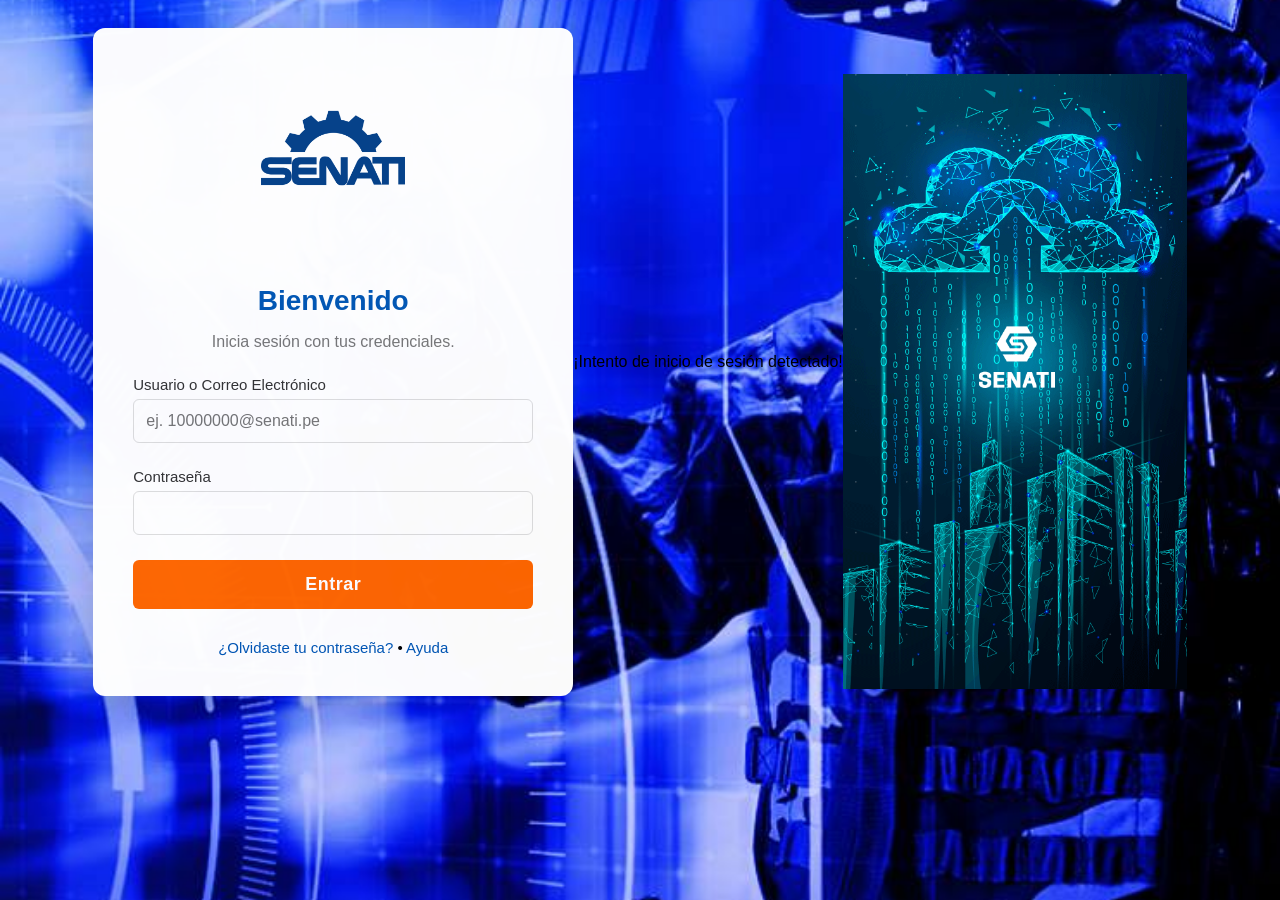
==== commit 27230400: "nuevo commit" ====
--- a/index.html
+++ b/index.html
@@ -1,370 +1,52 @@
-<!doctype html>
+<!DOCTYPE html>
 <html lang="es">
 <head>
-  <meta charset="utf-8">
-  <meta name="viewport" content="width=device-width, initial-scale=1">
-  <title>SENATI — Innovación, Tecnología y Empleabilidad</title>
-
-  <!-- Fonts & icons -->
-  <link href="https://fonts.googleapis.com/css2?family=Poppins:wght@300;400;600;700&display=swap" rel="stylesheet">
-  <link rel="stylesheet" href="https://unpkg.com/swiper@8/swiper-bundle.min.css" />
-  <link rel="stylesheet" href="https://unpkg.com/aos@2.3.4/dist/aos.css" />
-  <link rel="stylesheet" href="https://cdnjs.cloudflare.com/ajax/libs/font-awesome/6.4.0/css/all.min.css" />
-
-  <!-- META: theme colors for mobile top bar -->
-  <meta name="theme-color" content="#0b6db8" id="themeColorMeta">
-
-  <style>
-    /* ========= Variables y resets ========== */
-    :root{
-      --bg:#f6f9fb; --card:#ffffff; --muted:#6b7280; --accent:#0077d9; --accent-2:#00c4ff; --glass: rgba(255,255,255,0.6);
-      --shadow: 0 8px 24px rgba(15,23,42,0.08);
-      --radius: 14px;
-    }
-    [data-theme="dark"]{
-      --bg:#071023; --card:#0b1220; --muted:#9aa6b2; --accent:#3aa3ff; --accent-2:#00e0ff; --glass: rgba(255,255,255,0.04);
-      --shadow: 0 12px 30px rgba(2,6,23,0.7);
-    }
-
-    *{box-sizing:border-box}
-    html,body{height:100%;font-family:'Poppins',system-ui,-apple-system,"Segoe UI",Roboto,Arial; margin:0;background:var(--bg);color:var(--muted);-webkit-font-smoothing:antialiased}
-    a{color:inherit;text-decoration:none}
-    .wrap{max-width:1180px;margin:0 auto;padding:0 20px}
-
-    /* ===== Header / Nav ===== */
-    header.nav{position:sticky;top:0;backdrop-filter: blur(6px);background:linear-gradient(180deg, rgba(255,255,255,0.6), rgba(255,255,255,0.3));box-shadow:var(--shadow);z-index:60}
-    [data-theme="dark"] header.nav{background:linear-gradient(180deg, rgba(11,18,32,0.6), rgba(11,18,32,0.3));}
-    header .wrap{display:flex;align-items:center;justify-content:space-between;padding:14px 20px}
-    .brand{font-weight:700;color:var(--accent);letter-spacing:0.6px;font-size:1.15rem}
-    .brand .accent{color:var(--accent-2);font-weight:900}
-
-    nav.menu{display:flex;gap:18px;align-items:center}
-    nav.menu a{padding:8px 12px;border-radius:10px;color:var(--muted);font-weight:600}
-    nav.menu a:hover{color:var(--accent)}
-
-    .actions{display:flex;gap:10px;align-items:center}
-    .btn{display:inline-flex;align-items:center;gap:8px;border-radius:12px;padding:10px 14px;font-weight:600}
-    .btn-primary{background:linear-gradient(90deg,var(--accent),var(--accent-2));color:white;box-shadow:0 8px 20px rgba(0,126,255,0.12)}
-    .btn-outline{border:1px solid rgba(100,116,139,0.12);background:transparent;color:var(--muted)}
-    .nav-toggle{display:none;background:none;border:0;font-size:20px}
-
-    /* ==== HERO ===== */
-    .hero{position:relative;overflow:hidden;padding:48px 0 10px}
-    .hero-bg, .hero-video{position:absolute;inset:0;z-index:0}
-    .hero-bg{background-size:cover;background-position:center center;filter:brightness(0.85) saturate(1.05);transform:scale(1.03)}
-    .hero-video video{width:100%;height:100%;object-fit:cover;filter:contrast(1.05) saturate(1.03)}
-    .hero-inner{position:relative;z-index:3;display:flex;gap:40px;align-items:center;padding:80px 0}
-    .hero-text{flex:1;color:var(--card);max-width:640px}
-    .hero-text h1{font-size:2.4rem;line-height:1.05;margin:0;color:var(--card)}
-    .typed{color:var(--accent-2);font-weight:800}
-    .lead{margin:14px 0 20px;color:var(--muted);font-weight:500}
-    .cta-row{display:flex;gap:12px}
-
-    .hero-cards{display:flex;gap:12px;flex-direction:column}
-    .mini-card{background:linear-gradient(180deg, rgba(255,255,255,0.06), rgba(255,255,255,0.02));backdrop-filter: blur(6px);padding:14px;border-radius:12px;color:var(--card);min-width:170px;box-shadow:var(--shadow)}
-    .mini-card strong{display:block;font-size:1.2rem;color:var(--card)}
-
-    .hero-wave{position:relative;z-index:2;display:block;margin-top:28px}
-
-    /* ==== FEATURES ==== */
-    .features{padding:36px 0}
-    .grid-4{display:grid;grid-template-columns:repeat(4,1fr);gap:18px}
-    .f-card{background:var(--card);padding:20px;border-radius:12px;box-shadow:var(--shadow);color:var(--muted)}
-    .f-card h3{margin:10px 0;color:var(--accent)}
-
-    /* Carreras grid */
-    .carreras{padding:36px 0}
-    .header-row{display:flex;align-items:end;justify-content:space-between;gap:20px}
-    .section-title{color:var(--accent);margin:0}
-    .grid-3{display:grid;grid-template-columns:repeat(3,1fr);gap:18px;margin-top:18px}
-    .card{background:linear-gradient(180deg,var(--card),rgba(255,255,255,0.98));padding:20px;border-radius:12px;box-shadow:var(--shadow);color:var(--muted);transition:transform .35s cubic-bezier(.2,.8,.2,1),box-shadow .35s}
-    .card:hover{transform:translateY(-8px);box-shadow:0 22px 40px rgba(2,6,23,0.12)}
-    .card h3{margin:0 0 8px;color:var(--accent)}
-    .card ul{margin:10px 0 0;padding-left:18px;color:var(--muted)}
-
-    /* partners, slider */
-    .partners{padding:28px 0}
-    .logo-clients img{height:48px;opacity:0.9;margin-right:12px}
-
-    .testimonios{padding:28px 0}
-    .testimonial{background:var(--card);padding:20px;border-radius:12px;color:var(--muted);box-shadow:var(--shadow)}
-
-    /* footer */
-    .site-footer{padding:28px 0;background:transparent;color:var(--muted)}
-    .foot-grid{display:flex;gap:24px;justify-content:space-between}
-
-    /* responsive */
-    @media (max-width:980px){.grid-4{grid-template-columns:repeat(2,1fr)} .grid-3{grid-template-columns:repeat(2,1fr)} .hero-inner{flex-direction:column;align-items:flex-start;padding:40px 0}}
-    @media (max-width:640px){nav.menu{display:none} .nav-toggle{display:block} .grid-3{grid-template-columns:1fr} .grid-4{grid-template-columns:1fr} .hero-text h1{font-size:1.6rem}}
-
-    /* dark-mode toggle */
-    .theme-toggle{display:inline-flex;align-items:center;gap:8px;padding:8px 10px;border-radius:999px;background:var(--glass);backdrop-filter:blur(6px);cursor:pointer}
-
-    /* prefers-reduced-motion */
-    @media (prefers-reduced-motion: reduce){*{transition:none!important} .btn{transition:none}}
-  </style>
+    <meta charset="UTF-8">
+    <meta name="viewport" content="width=device-width, initial-scale=1.0">
+    <title>Iniciar Sesión - Plataforma Web SENATI</title>
+    
+    <link rel="stylesheet" href="css/style.css">
 </head>
 <body>
-  <header class="nav" id="top">
-    <div class="wrap">
-      <div style="display:flex;align-items:center;gap:14px">
-        <div class="brand">SENATI <span class="accent">+</span></div>
-        <div class="theme-toggle" id="themeToggle" title="Alternar tema" aria-pressed="false">
-          <i class="fa-regular fa-sun"></i>
-          <i class="fa-regular fa-moon"></i>
-        </div>
-      </div>
 
-      <nav class="menu" aria-label="Menú principal">
-        <a href="index.html">Inicio</a>
-        <a href="page/nosotros.html">Nosotros</a>
-        <a href="page/carreras.html">Carreras</a>
-        <a href="page/contacto.html">Contacto</a>
-      </nav>
+    <div class="login-container" id="loginContainer">
+        
+        <img src="img/logo.png" alt="Logo de la Plataforma" class="logo">
+        
+        <h2>Bienvenido</h2>
+        <p>Inicia sesión con tus credenciales.</p>
 
-      <div class="actions">
-        <a class="btn btn-outline" href="#">Ingresar</a>
-        <a class="btn btn-primary" href="page/contacto.html">Inscríbete</a>
-        <button class="nav-toggle" aria-label="Abrir menú" id="navToggle">☰</button>
-      </div>
-    </div>
-  </header>
+        <form action="#" method="POST">
+            
+            <div class="input-group">
+                <label for="usuario">Usuario o Correo Electrónico</label>
+                <input type="text" id="usuario" name="usuario" placeholder="ej. 10000000@senati.pe" required>
+            </div>
+            
+            <div class="input-group">
+                <label for="password">Contraseña</label>
+                <input type="password" id="password" name="password" required>
+            </div>
+            
+            <button type="submit" class="login-btn" onclick="mostrarMensaje(event)">Entrar</button> 
+        </form>
 
-  <main>
-    <!-- HERO -->
-    <section class="hero" aria-label="Hero">
-      <!-- Video de fondo con fallback a imagen -->
-      <div class="hero-video" aria-hidden="true">
-        <video id="heroVideo" autoplay muted loop playsinline poster="/img/hero-poster.jpg">
-          <source src="/media/hero-loop.mp4" type="video/mp4">
-          <!-- Si no hay video, se usará la hero-bg en CSS inline -->
-        </video>
-      </div>
-
-      <div class="hero-bg" style="background-image:url('/mnt/data/5bdee1c6-2480-4bde-ac7d-46a809fd56c1.png')" aria-hidden="true"></div>
-
-      <div class="hero-inner wrap">
-        <div class="hero-text" data-aos="fade-up">
-          <h1>Formación técnica que <span class="typed" id="typed"></span></h1>
-          <p class="lead">Programas diseñados con empresas, prácticas reales, certificaciones internacionales y alta empleabilidad.</p>
-          <div class="cta-row">
-            <a class="btn btn-primary" href="page/carreras.html">Ver Carreras</a>
-            <a class="btn btn-outline" href="#contacto">Contáctanos</a>
-            <button class="btn btn-outline" id="videoToggle" title="Pausar reproducción">Pausar video</button>
-          </div>
+        <div class="links">
+            <a href="pages/recuperar.html">¿Olvidaste tu contraseña?</a>
+            <span>•</span>
+            <a href="pages/ayuda.html">Ayuda</a> </div>
         </div>
 
-        <div class="hero-cards" data-aos="fade-left">
-          <div class="mini-card"><strong>+100</strong><span>Empresas convenidas</span></div>
-          <div class="mini-card"><strong>+80%</strong><span>Egresados empleables</span></div>
-          <div class="mini-card"><strong>+20</strong><span>Certificaciones</span></div>
+        <div id="mensajeDinamico" class="mensaje-oculto">
+            ¡Intento de inicio de sesión detectado!
         </div>
-      </div>
 
-      <svg class="hero-wave" viewBox="0 0 1440 120" preserveAspectRatio="none" aria-hidden="true"><path fill="var(--bg)" d="M0,48 C360,120 1080,-24 1440,48 L1440,120 L0,120 Z"></path></svg>
-    </section>
+    </div>
+    
+    <div class="footer-image">
+        <img src="img/fondo.png" alt="Ilustración de seguridad" style="max-width: 344px; margin-top: 12px;">
+    </div>
 
-    <!-- FEATURES -->
-    <section class="features wrap" id="beneficios">
-      <div class="grid-4">
-        <div class="f-card" data-aos="zoom-in" data-anim>
-          <i class="fa-solid fa-microchip fa-2x" aria-hidden="true"></i>
-          <h3>Laboratorios Avanzados</h3>
-          <p>Equipos y software de la industria para prácticas reales.</p>
-        </div>
-        <div class="f-card" data-aos="zoom-in" data-anim>
-          <i class="fa-solid fa-briefcase fa-2x" aria-hidden="true"></i>
-          <h3>Bolsa de Trabajo</h3>
-          <p>Conexión con empresas y procesos de reclutamiento preferencial.</p>
-        </div>
-        <div class="f-card" data-aos="zoom-in" data-anim>
-          <i class="fa-solid fa-certificate fa-2x" aria-hidden="true"></i>
-          <h3>Certificaciones</h3>
-          <p>Acceso a certificaciones oficiales: Cisco, AWS, Microsoft.</p>
-        </div>
-        <div class="f-card" data-aos="zoom-in" data-anim>
-          <i class="fa-solid fa-handshake fa-2x" aria-hidden="true"></i>
-          <h3>Formación Dual</h3>
-          <p>Estudia y trabaja con empresas reales desde el primer ciclo.</p>
-        </div>
-      </div>
-    </section>
-
-    <!-- CARRERAS DESTACADAS -->
-    <section class="carreras wrap" id="destacadas">
-      <div class="header-row" data-aos="fade-up">
-        <div>
-          <h2 class="section-title">Carreras destacadas</h2>
-          <p class="subtitle">Programas técnicos y profesionales con alta demanda laboral</p>
-        </div>
-        <div class="see-all"><a href="page/carreras.html" class="btn btn-outline">Ver todas</a></div>
-      </div>
-
-      <div class="grid-3" id="carreras-grid"></div>
-    </section>
-
-    <!-- PARTNERS -->
-    <section class="partners wrap" data-aos="fade-up">
-      <h3>Aliados y empresas</h3>
-      <div class="logo-clients" aria-hidden="true">
-        <img src="img/partners/partner1.png" alt="partner">
-        <img src="img/partners/partner2.png" alt="partner">
-        <img src="img/partners/partner3.png" alt="partner">
-        <img src="img/partners/partner4.png" alt="partner">
-      </div>
-    </section>
-
-    <!-- TESTIMONIOS -->
-    <section class="testimonios wrap">
-      <h2 class="section-title" data-aos="fade-up">Historias de éxito</h2>
-      <div class="swiper mySwiper" data-aos="fade-up" aria-live="polite">
-        <div class="swiper-wrapper">
-          <div class="swiper-slide testimonial">
-            <p>"Gracias a SENATI conseguí trabajo antes de graduarme. Las prácticas fueron clave."</p>
-            <strong>- Ana P., Desarrollo Web</strong>
-          </div>
-          <div class="swiper-slide testimonial">
-            <p>"Las certificaciones me abrieron puertas internacionales."</p>
-            <strong>- Carlos M., Redes</strong>
-          </div>
-          <div class="swiper-slide testimonial">
-            <p>"Laboratorios con equipos reales y proyectos con empresas."</p>
-            <strong>- Jorge R., Mecatrónica</strong>
-          </div>
-        </div>
-        <div class="swiper-pagination"></div>
-      </div>
-    </section>
-
-    <!-- CTA -->
-    <section class="cta wrap">
-      <div class="cta-card" data-aos="zoom-in">
-        <h3>¿Listo para empezar?</h3>
-        <p>Solicita información y nuestro equipo académico te contactará.</p>
-        <a href="page/contacto.html" class="btn btn-primary">Solicitar información</a>
-      </div>
-    </section>
-
-  </main>
-
-  <!-- FOOTER -->
-  <footer class="site-footer">
-    <div class="wrap foot-grid">
-      <div>
-        <h4>SENATI</h4>
-        <p>Formación técnica y profesional con visión industrial.</p>
-      </div>
-      <div>
-        <h4>Contactos</h4>
-        <p>informes@senati.edu.pe</p>
-        <p>(01) 514-4444</p>
-      </div>
-      <div>
-        <h4>Sedes</h4>
-        <p>Lima, Arequipa, Trujillo, Chiclayo, Huancayo...</p>
-      </div>
-    </div>
-    <div class="copyright">© 2025 SENATI - Todos los derechos reservados</div>
-  </footer>
-
-  <!-- Scripts -->
-  <script src="https://unpkg.com/aos@2.3.4/dist/aos.js"></script>
-  <script src="https://unpkg.com/swiper@8/swiper-bundle.min.js"></script>
-  <script src="https://cdn.jsdelivr.net/npm/typed.js@2.0.12"></script>
-
-  <script>
-    // ===== INIT AOS =====
-    AOS.init({duration:800, once:true, easing:'ease-out-quart'});
-
-    // ===== Typed effect =====
-    const typed = new Typed('#typed',{strings:['aprende.','practica.','trabaja.'],typeSpeed:60,backSpeed:40,loop:true});
-
-    // ===== Swiper =====
-    const swiper = new Swiper('.mySwiper',{loop:true,autoHeight:true,pagination:{el:'.swiper-pagination',clickable:true},autoplay:{delay:4200,disableOnInteraction:false}});
-
-    // ===== generate careers =====
-    const careers = [
-      {id:'software', title:'Ingeniería de Software e IA', desc:'Full‑stack, ML, MLOps, Cloud, DevOps y seguridad', bullets:['Python, JavaScript, Cloud','Machine Learning','MLOps & DevOps']},
-      {id:'mecatronica', title:'Mecatrónica Industrial', desc:'Robótica, PLC, automatización y diseño de sistemas', bullets:['Robótica','Control PLC','Sensores y actuadores']},
-      {id:'redes', title:'Redes y Ciberseguridad', desc:'Administración de redes, seguridad y forense digital', bullets:['Cisco & routing','Pentesting','SOC & SIEM']},
-      {id:'diseno', title:'Diseño y Desarrollo Web', desc:'UX, frontend moderno, frameworks JS y backend', bullets:['HTML/CSS/JS','React / Vue','UX & prototipado']},
-      {id:'electricidad', title:'Electricidad Industrial', desc:'Instalaciones, PLCs y mantenimiento', bullets:['Instalaciones','Mantenimiento','Automatización eléctrica']},
-      {id:'automotriz', title:'Tecnología Automotriz', desc:'Sistemas electrónicos, diagnóstico y talleres', bullets:['ECU & diagnosis','Sistemas híbridos','Electrónica automotriz']}
-    ];
-    const grid = document.getElementById('carreras-grid');
-    careers.forEach(c=>{
-      const a = document.createElement('article'); a.className='card'; a.setAttribute('data-anim','');
-      a.innerHTML = `<h3>${c.title}</h3><p>${c.desc}</p><ul>${c.bullets.map(b=>`<li>${b}</li>`).join('')}</ul><a class="card-link" href="page/carreras.html#${c.id}">Ver más</a>`;
-      grid.appendChild(a);
-    });
-
-    // reveal newly added elements
-    document.querySelectorAll('[data-anim]').forEach(el=>el.classList.add('visible'));
-
-    // ===== Dark mode management =====
-    const themeToggle = document.getElementById('themeToggle');
-    const root = document.documentElement;
-    const metaTheme = document.getElementById('themeColorMeta');
-
-    // Load saved theme or system preference
-    const savedTheme = localStorage.getItem('senati_theme');
-    const prefersDark = window.matchMedia && window.matchMedia('(prefers-color-scheme: dark)').matches;
-    const initialTheme = savedTheme ? savedTheme : (prefersDark ? 'dark' : 'light');
-    setTheme(initialTheme);
-
-    themeToggle.addEventListener('click', ()=>{
-      const newTheme = root.getAttribute('data-theme') === 'dark' ? 'light' : 'dark';
-      setTheme(newTheme);
-      localStorage.setItem('senati_theme', newTheme);
-    });
-
-    function setTheme(t){
-      if(t === 'dark'){
-        root.setAttribute('data-theme','dark');
-        themeToggle.setAttribute('aria-pressed','true');
-        metaTheme.setAttribute('content','#071023');
-      } else {
-        root.removeAttribute('data-theme');
-        themeToggle.setAttribute('aria-pressed','false');
-        metaTheme.setAttribute('content','#0b6db8');
-      }
-    }
-
-    // ===== Video play/pause control (smooth UX) =====
-    const heroVideo = document.getElementById('heroVideo');
-    const videoToggle = document.getElementById('videoToggle');
-    let playing = true;
-    videoToggle.addEventListener('click', ()=>{
-      if(playing){ heroVideo.pause(); videoToggle.textContent='Reproducir video'; playing=false; }
-      else { heroVideo.play(); videoToggle.textContent='Pausar reproducción'; playing=true; }
-    });
-
-    // Accessibility: pause video when tab is not visible
-    document.addEventListener('visibilitychange', ()=>{
-      if(document.hidden){ heroVideo.pause(); videoToggle.textContent='Reproducir video'; playing=false }
-      else if(!document.hidden && localStorage.getItem('senati_autoplay') !== 'false'){ heroVideo.play(); videoToggle.textContent='Pausar reproducción'; playing=true }
-    });
-
-    // Nav toggle for small screens
-    const navToggle = document.getElementById('navToggle');
-    navToggle.addEventListener('click', ()=>{
-      const menu = document.querySelector('nav.menu');
-      if(menu.style.display === 'flex'){ menu.style.display='none'; }
-      else { menu.style.display='flex'; menu.style.flexDirection='column'; }
-    });
-
-    // Progressive enhancement: remove video if not supported / low connection
-    if('connection' in navigator){
-      const bw = navigator.connection.effectiveType || '';
-      if(bw.includes('2g') || bw.includes('slow-2g')){ heroVideo.remove(); }
-    }
-
-    // Small UX: AOS refresh after dynamic DOM changes
-    setTimeout(()=>AOS.refresh(),700);
-
-    // Keyboard: spacebar toggle video when focused on page
-    window.addEventListener('keydown', e=>{ if(e.code==='Space' && document.activeElement === document.body){ e.preventDefault(); videoToggle.click(); } });
-  </script>
-
+    <script src="js/script.js"></script> 
 </body>
 </html>
--- a/css/style.css
+++ b/css/style.css
@@ -0,0 +1,174 @@
+/* ================================================= */
+/* 1. Variables CSS (Mejora: Organización de Colores) */
+/* ================================================= */
+:root {
+    --color-primary: #ff6600; /* Naranja/Cobre de SENATI */
+    --color-secondary: #0056b3; /* Azul oscuro corporativo */
+    --color-background: #f4f7f9; /* Gris muy claro */
+    --color-shadow: rgba(0, 0, 0, 0.15);
+}
+
+/* ================================================= */
+/* 2. Estilos Globales y Fondo (Corrección de Redundancia) */
+/* ================================================= */
+body {
+    font-family: 'Segoe UI', Tahoma, Geneva, Verdana, sans-serif; /* Fuente moderna */
+    background-color: var(--color-background); 
+    
+    /* Configuración de fondo con imagen */
+    background-image: url('../img/fondos.jpg');
+    background-size: cover; /* Asegura que cubra todo el área */
+    background-position: center;
+    background-attachment: fixed; /* Mantiene la imagen fija al hacer scroll */
+    
+    /* Centrado de contenido (sin redundancias) */
+    display: flex;
+    justify-content: center; /* Centrar horizontalmente */
+    align-items: center;     /* Centrar verticalmente */
+    min-height: 100vh;       
+    margin: 0;
+    padding: 20px; /* Padding para evitar que el contenido toque los bordes en móvil */
+}
+
+/* ================================================= */
+/* 3. Contenedor Principal del Formulario (Mejora: Estilo 3D) */
+/* ================================================= */
+.login-container {
+    background-color: #ffffff;
+    padding: 40px;
+    border-radius: 12px; /* Esquinas más suaves */
+    box-shadow: 0 10px 30px var(--color-shadow); /* Sombra más profunda y moderna */
+    width: 100%;
+    max-width: 400px;
+    text-align: center;
+    
+    /* Mejora: Efecto sutil de aparecer */
+    opacity: 0.98; 
+    transform: translateY(0);
+    transition: all 0.5s ease-out;
+}
+
+/* ================================================= */
+/* 4. Elementos de Contenido */
+/* ================================================= */
+
+/* Logo */
+.logo {
+    max-width: 160px; /* Logo ligeramente más grande */
+    margin-bottom: 30px;
+    height: auto;
+}
+
+/* Título */
+h2 {
+    color: var(--color-secondary); /* Azul corporativo */
+    margin-bottom: 10px;
+    font-size: 28px; /* Título más prominente */
+    font-weight: 600;
+}
+
+/* Párrafo de bienvenida (Añade este estilo si tienes un <p>) */
+.login-container p {
+    color: #777;
+    margin-bottom: 25px;
+}
+
+/* ================================================= */
+/* 5. Grupos de Entrada e Inputs (Mejora: Focus Visual) */
+/* ================================================= */
+.input-group {
+    margin-bottom: 25px;
+    text-align: left;
+}
+
+.input-group label {
+    display: block;
+    margin-bottom: 6px;
+    font-weight: 500; /* Menos negrita */
+    color: #333;
+    font-size: 15px;
+}
+
+.input-group input {
+    width: 100%;
+    padding: 12px; /* Padding ligeramente mayor */
+    border: 1px solid #ddd;
+    border-radius: 6px;
+    box-sizing: border-box;
+    font-size: 16px;
+    transition: border-color 0.3s, box-shadow 0.3s;
+}
+
+/* Mejora: Efecto de enfoque (Focus) */
+.input-group input:focus {
+    border-color: var(--color-primary); /* Borde naranja al enfocarse */
+    box-shadow: 0 0 0 3px rgba(255, 102, 0, 0.3); /* Sombra de enfoque */
+    outline: none; /* Elimina el contorno predeterminado del navegador */
+}
+
+/* ================================================= */
+/* 6. Botón de Inicio de Sesión (Mejora: Interacción) */
+/* ================================================= */
+.login-btn {
+    width: 100%;
+    background-color: var(--color-primary); /* Naranja principal */
+    color: white;
+    padding: 14px; /* Botón más alto */
+    border: none;
+    border-radius: 6px;
+    cursor: pointer;
+    font-size: 18px;
+    font-weight: 700;
+    letter-spacing: 0.5px; /* Pequeña separación para mejorar la lectura */
+    transition: background-color 0.3s, transform 0.1s; /* Transición rápida para efecto de clic */
+}
+
+.login-btn:hover {
+    background-color: #e65c00; /* Naranja más oscuro al pasar el mouse */
+}
+
+/* Mejora: Efecto de "clic" */
+.login-btn:active {
+    transform: scale(0.99); /* Se encoge ligeramente al ser presionado */
+}
+
+/* ================================================= */
+/* 7. Enlaces y Footer */
+/* ================================================= */
+.links {
+    margin-top: 30px;
+    font-size: 15px;
+}
+
+.links a {
+    color: var(--color-secondary);
+    text-decoration: none;
+    transition: color 0.3s;
+}
+
+.links a:hover {
+    color: var(--color-primary); /* Cambio de color al pasar el mouse */
+    text-decoration: underline;
+}
+
+/* Estilo para la imagen del footer */
+.footer-image {
+    margin-top: 30px;
+}
+
+/* ================================================= */
+/* 8. Media Queries (Mejora: Responsividad) */
+/* ================================================= */
+
+@media (max-width: 500px) {
+    .login-container {
+        margin: 0 15px; /* Margen en móvil para que no esté pegado al borde */
+        padding: 30px 25px;
+        box-shadow: none; /* Se quita la sombra para un look "nativo" en móvil */
+        border-radius: 0;
+    }
+    
+    body {
+        padding: 0;
+    }
+}
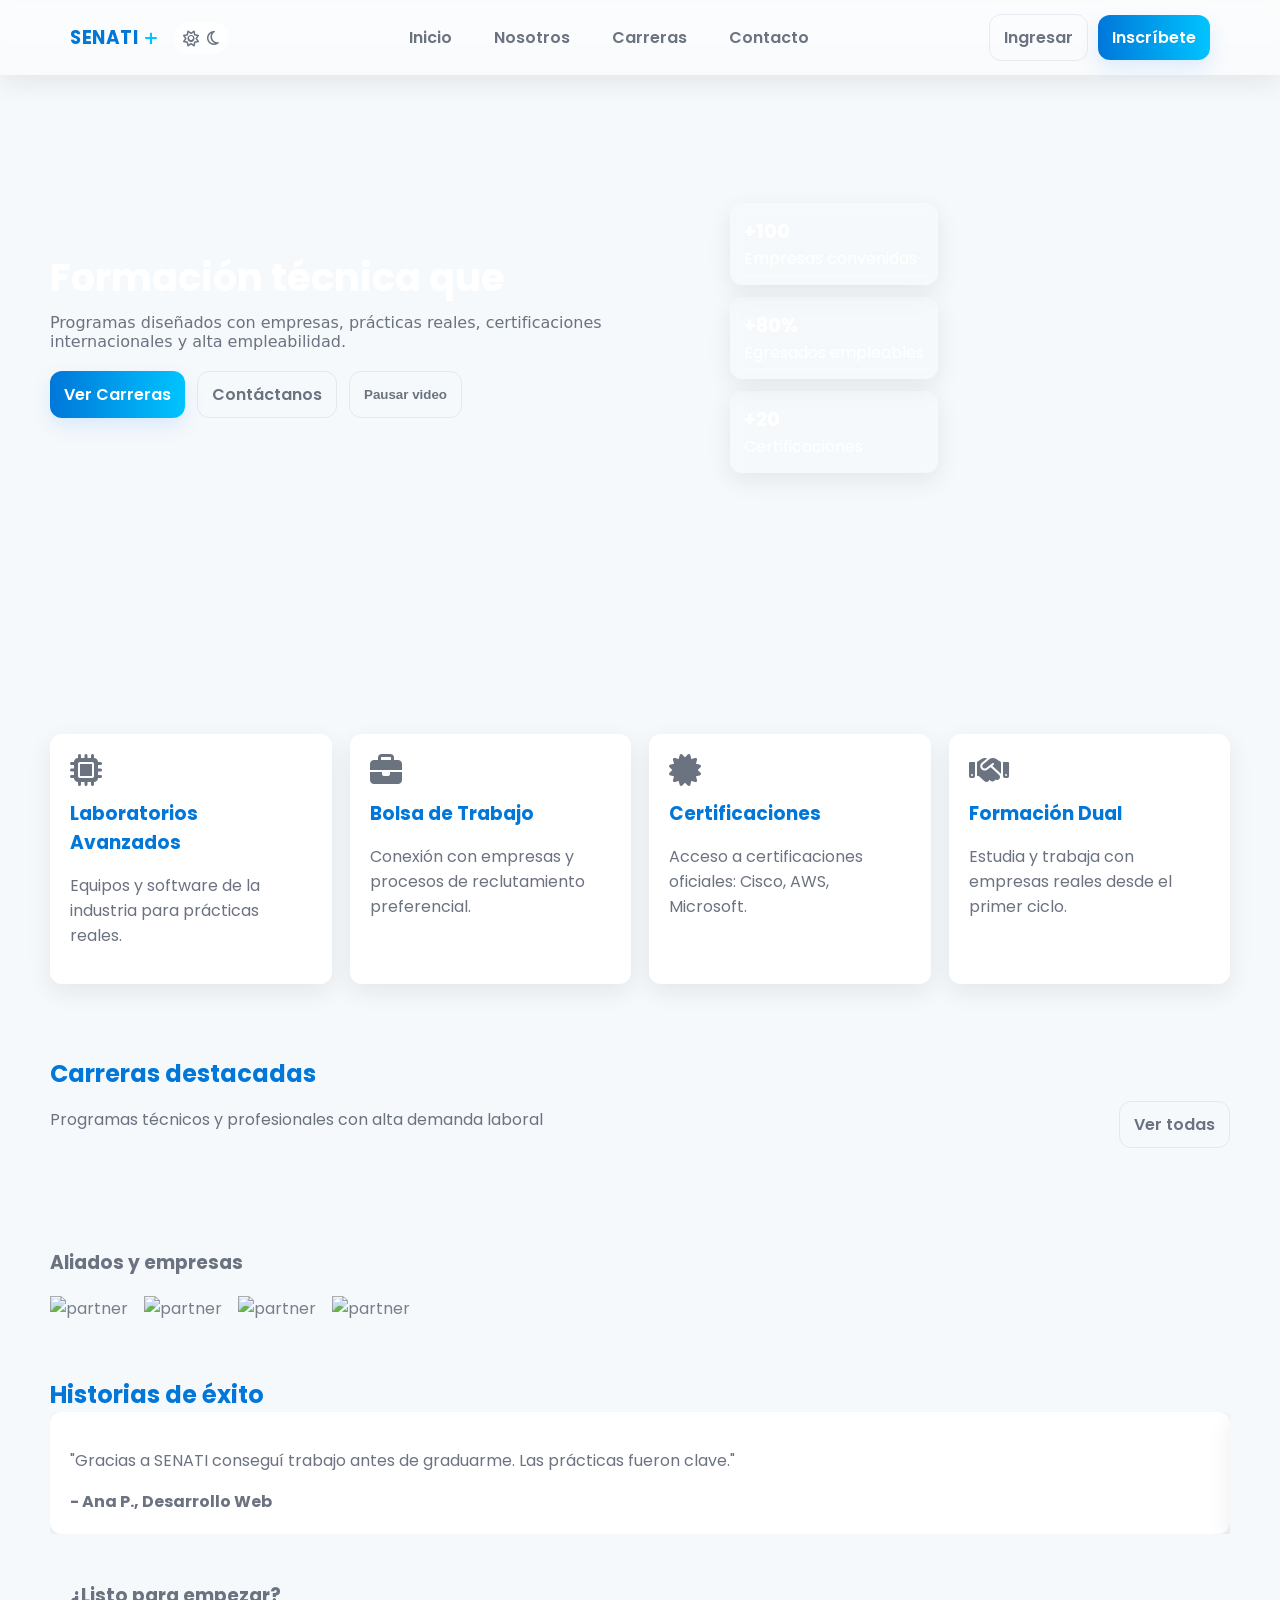
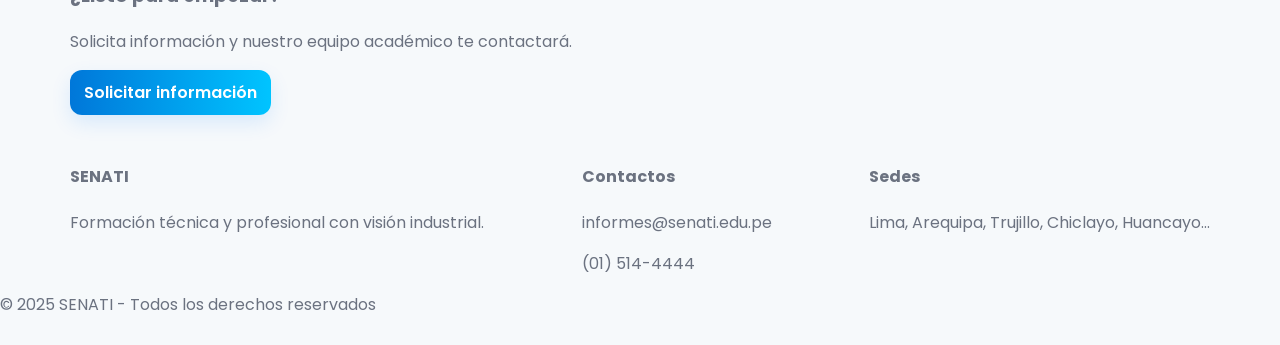
==== commit 6a336c06: "login" ====
--- a/index.html
+++ b/index.html
@@ -1,52 +1,370 @@
-<!DOCTYPE html>
+<!doctype html>
 <html lang="es">
 <head>
-    <meta charset="UTF-8">
-    <meta name="viewport" content="width=device-width, initial-scale=1.0">
-    <title>Iniciar Sesión - Plataforma Web SENATI</title>
-    
-    <link rel="stylesheet" href="css/style.css">
+  <meta charset="utf-8">
+  <meta name="viewport" content="width=device-width, initial-scale=1">
+  <title>SENATI — Innovación, Tecnología y Empleabilidad</title>
+
+  <!-- Fonts & icons -->
+  <link href="https://fonts.googleapis.com/css2?family=Poppins:wght@300;400;600;700&display=swap" rel="stylesheet">
+  <link rel="stylesheet" href="https://unpkg.com/swiper@8/swiper-bundle.min.css" />
+  <link rel="stylesheet" href="https://unpkg.com/aos@2.3.4/dist/aos.css" />
+  <link rel="stylesheet" href="https://cdnjs.cloudflare.com/ajax/libs/font-awesome/6.4.0/css/all.min.css" />
+
+  <!-- META: theme colors for mobile top bar -->
+  <meta name="theme-color" content="#0b6db8" id="themeColorMeta">
+
+  <style>
+    /* ========= Variables y resets ========== */
+    :root{
+      --bg:#f6f9fb; --card:#ffffff; --muted:#6b7280; --accent:#0077d9; --accent-2:#00c4ff; --glass: rgba(255,255,255,0.6);
+      --shadow: 0 8px 24px rgba(15,23,42,0.08);
+      --radius: 14px;
+    }
+    [data-theme="dark"]{
+      --bg:#071023; --card:#0b1220; --muted:#9aa6b2; --accent:#3aa3ff; --accent-2:#00e0ff; --glass: rgba(255,255,255,0.04);
+      --shadow: 0 12px 30px rgba(2,6,23,0.7);
+    }
+
+    *{box-sizing:border-box}
+    html,body{height:100%;font-family:'Poppins',system-ui,-apple-system,"Segoe UI",Roboto,Arial; margin:0;background:var(--bg);color:var(--muted);-webkit-font-smoothing:antialiased}
+    a{color:inherit;text-decoration:none}
+    .wrap{max-width:1180px;margin:0 auto;padding:0 20px}
+
+    /* ===== Header / Nav ===== */
+    header.nav{position:sticky;top:0;backdrop-filter: blur(6px);background:linear-gradient(180deg, rgba(255,255,255,0.6), rgba(255,255,255,0.3));box-shadow:var(--shadow);z-index:60}
+    [data-theme="dark"] header.nav{background:linear-gradient(180deg, rgba(11,18,32,0.6), rgba(11,18,32,0.3));}
+    header .wrap{display:flex;align-items:center;justify-content:space-between;padding:14px 20px}
+    .brand{font-weight:700;color:var(--accent);letter-spacing:0.6px;font-size:1.15rem}
+    .brand .accent{color:var(--accent-2);font-weight:900}
+
+    nav.menu{display:flex;gap:18px;align-items:center}
+    nav.menu a{padding:8px 12px;border-radius:10px;color:var(--muted);font-weight:600}
+    nav.menu a:hover{color:var(--accent)}
+
+    .actions{display:flex;gap:10px;align-items:center}
+    .btn{display:inline-flex;align-items:center;gap:8px;border-radius:12px;padding:10px 14px;font-weight:600}
+    .btn-primary{background:linear-gradient(90deg,var(--accent),var(--accent-2));color:white;box-shadow:0 8px 20px rgba(0,126,255,0.12)}
+    .btn-outline{border:1px solid rgba(100,116,139,0.12);background:transparent;color:var(--muted)}
+    .nav-toggle{display:none;background:none;border:0;font-size:20px}
+
+    /* ==== HERO ===== */
+    .hero{position:relative;overflow:hidden;padding:48px 0 10px}
+    .hero-bg, .hero-video{position:absolute;inset:0;z-index:0}
+    .hero-bg{background-size:cover;background-position:center center;filter:brightness(0.85) saturate(1.05);transform:scale(1.03)}
+    .hero-video video{width:100%;height:100%;object-fit:cover;filter:contrast(1.05) saturate(1.03)}
+    .hero-inner{position:relative;z-index:3;display:flex;gap:40px;align-items:center;padding:80px 0}
+    .hero-text{flex:1;color:var(--card);max-width:640px}
+    .hero-text h1{font-size:2.4rem;line-height:1.05;margin:0;color:var(--card)}
+    .typed{color:var(--accent-2);font-weight:800}
+    .lead{margin:14px 0 20px;color:var(--muted);font-weight:500}
+    .cta-row{display:flex;gap:12px}
+
+    .hero-cards{display:flex;gap:12px;flex-direction:column}
+    .mini-card{background:linear-gradient(180deg, rgba(255,255,255,0.06), rgba(255,255,255,0.02));backdrop-filter: blur(6px);padding:14px;border-radius:12px;color:var(--card);min-width:170px;box-shadow:var(--shadow)}
+    .mini-card strong{display:block;font-size:1.2rem;color:var(--card)}
+
+    .hero-wave{position:relative;z-index:2;display:block;margin-top:28px}
+
+    /* ==== FEATURES ==== */
+    .features{padding:36px 0}
+    .grid-4{display:grid;grid-template-columns:repeat(4,1fr);gap:18px}
+    .f-card{background:var(--card);padding:20px;border-radius:12px;box-shadow:var(--shadow);color:var(--muted)}
+    .f-card h3{margin:10px 0;color:var(--accent)}
+
+    /* Carreras grid */
+    .carreras{padding:36px 0}
+    .header-row{display:flex;align-items:end;justify-content:space-between;gap:20px}
+    .section-title{color:var(--accent);margin:0}
+    .grid-3{display:grid;grid-template-columns:repeat(3,1fr);gap:18px;margin-top:18px}
+    .card{background:linear-gradient(180deg,var(--card),rgba(255,255,255,0.98));padding:20px;border-radius:12px;box-shadow:var(--shadow);color:var(--muted);transition:transform .35s cubic-bezier(.2,.8,.2,1),box-shadow .35s}
+    .card:hover{transform:translateY(-8px);box-shadow:0 22px 40px rgba(2,6,23,0.12)}
+    .card h3{margin:0 0 8px;color:var(--accent)}
+    .card ul{margin:10px 0 0;padding-left:18px;color:var(--muted)}
+
+    /* partners, slider */
+    .partners{padding:28px 0}
+    .logo-clients img{height:48px;opacity:0.9;margin-right:12px}
+
+    .testimonios{padding:28px 0}
+    .testimonial{background:var(--card);padding:20px;border-radius:12px;color:var(--muted);box-shadow:var(--shadow)}
+
+    /* footer */
+    .site-footer{padding:28px 0;background:transparent;color:var(--muted)}
+    .foot-grid{display:flex;gap:24px;justify-content:space-between}
+
+    /* responsive */
+    @media (max-width:980px){.grid-4{grid-template-columns:repeat(2,1fr)} .grid-3{grid-template-columns:repeat(2,1fr)} .hero-inner{flex-direction:column;align-items:flex-start;padding:40px 0}}
+    @media (max-width:640px){nav.menu{display:none} .nav-toggle{display:block} .grid-3{grid-template-columns:1fr} .grid-4{grid-template-columns:1fr} .hero-text h1{font-size:1.6rem}}
+
+    /* dark-mode toggle */
+    .theme-toggle{display:inline-flex;align-items:center;gap:8px;padding:8px 10px;border-radius:999px;background:var(--glass);backdrop-filter:blur(6px);cursor:pointer}
+
+    /* prefers-reduced-motion */
+    @media (prefers-reduced-motion: reduce){*{transition:none!important} .btn{transition:none}}
+  </style>
 </head>
 <body>
-
-    <div class="login-container" id="loginContainer">
-        
-        <img src="img/logo.png" alt="Logo de la Plataforma" class="logo">
-        
-        <h2>Bienvenido</h2>
-        <p>Inicia sesión con tus credenciales.</p>
-
-        <form action="#" method="POST">
-            
-            <div class="input-group">
-                <label for="usuario">Usuario o Correo Electrónico</label>
-                <input type="text" id="usuario" name="usuario" placeholder="ej. 10000000@senati.pe" required>
-            </div>
-            
-            <div class="input-group">
-                <label for="password">Contraseña</label>
-                <input type="password" id="password" name="password" required>
-            </div>
-            
-            <button type="submit" class="login-btn" onclick="mostrarMensaje(event)">Entrar</button> 
-        </form>
-
-        <div class="links">
-            <a href="pages/recuperar.html">¿Olvidaste tu contraseña?</a>
-            <span>•</span>
-            <a href="pages/ayuda.html">Ayuda</a> </div>
-        </div>
-
-        <div id="mensajeDinamico" class="mensaje-oculto">
-            ¡Intento de inicio de sesión detectado!
-        </div>
-
+  <header class="nav" id="top">
+    <div class="wrap">
+      <div style="display:flex;align-items:center;gap:14px">
+        <div class="brand">SENATI <span class="accent">+</span></div>
+        <div class="theme-toggle" id="themeToggle" title="Alternar tema" aria-pressed="false">
+          <i class="fa-regular fa-sun"></i>
+          <i class="fa-regular fa-moon"></i>
+        </div>
+      </div>
+
+      <nav class="menu" aria-label="Menú principal">
+        <a href="index.html">Inicio</a>
+        <a href="page/nosotros.html">Nosotros</a>
+        <a href="page/carreras.html">Carreras</a>
+        <a href="page/contacto.html">Contacto</a>
+      </nav>
+
+      <div class="actions">
+        <a class="btn btn-outline" href="login.html">Ingresar</a>
+        <a class="btn btn-primary" href="page/contacto.html">Inscríbete</a>
+        <button class="nav-toggle" aria-label="Abrir menú" id="navToggle">☰</button>
+      </div>
     </div>
-    
-    <div class="footer-image">
-        <img src="img/fondo.png" alt="Ilustración de seguridad" style="max-width: 344px; margin-top: 12px;">
+  </header>
+
+  <main>
+    <!-- HERO -->
+    <section class="hero" aria-label="Hero">
+      <!-- Video de fondo con fallback a imagen -->
+      <div class="hero-video" aria-hidden="true">
+        <video id="heroVideo" autoplay muted loop playsinline poster="/img/hero-poster.jpg">
+          <source src="/media/hero-loop.mp4" type="video/mp4">
+          <!-- Si no hay video, se usará la hero-bg en CSS inline -->
+        </video>
+      </div>
+
+      <div class="hero-bg" style="background-image:url('/mnt/data/5bdee1c6-2480-4bde-ac7d-46a809fd56c1.png')" aria-hidden="true"></div>
+
+      <div class="hero-inner wrap">
+        <div class="hero-text" data-aos="fade-up">
+          <h1>Formación técnica que <span class="typed" id="typed"></span></h1>
+          <p class="lead">Programas diseñados con empresas, prácticas reales, certificaciones internacionales y alta empleabilidad.</p>
+          <div class="cta-row">
+            <a class="btn btn-primary" href="page/carreras.html">Ver Carreras</a>
+            <a class="btn btn-outline" href="#contacto">Contáctanos</a>
+            <button class="btn btn-outline" id="videoToggle" title="Pausar reproducción">Pausar video</button>
+          </div>
+        </div>
+
+        <div class="hero-cards" data-aos="fade-left">
+          <div class="mini-card"><strong>+100</strong><span>Empresas convenidas</span></div>
+          <div class="mini-card"><strong>+80%</strong><span>Egresados empleables</span></div>
+          <div class="mini-card"><strong>+20</strong><span>Certificaciones</span></div>
+        </div>
+      </div>
+
+      <svg class="hero-wave" viewBox="0 0 1440 120" preserveAspectRatio="none" aria-hidden="true"><path fill="var(--bg)" d="M0,48 C360,120 1080,-24 1440,48 L1440,120 L0,120 Z"></path></svg>
+    </section>
+
+    <!-- FEATURES -->
+    <section class="features wrap" id="beneficios">
+      <div class="grid-4">
+        <div class="f-card" data-aos="zoom-in" data-anim>
+          <i class="fa-solid fa-microchip fa-2x" aria-hidden="true"></i>
+          <h3>Laboratorios Avanzados</h3>
+          <p>Equipos y software de la industria para prácticas reales.</p>
+        </div>
+        <div class="f-card" data-aos="zoom-in" data-anim>
+          <i class="fa-solid fa-briefcase fa-2x" aria-hidden="true"></i>
+          <h3>Bolsa de Trabajo</h3>
+          <p>Conexión con empresas y procesos de reclutamiento preferencial.</p>
+        </div>
+        <div class="f-card" data-aos="zoom-in" data-anim>
+          <i class="fa-solid fa-certificate fa-2x" aria-hidden="true"></i>
+          <h3>Certificaciones</h3>
+          <p>Acceso a certificaciones oficiales: Cisco, AWS, Microsoft.</p>
+        </div>
+        <div class="f-card" data-aos="zoom-in" data-anim>
+          <i class="fa-solid fa-handshake fa-2x" aria-hidden="true"></i>
+          <h3>Formación Dual</h3>
+          <p>Estudia y trabaja con empresas reales desde el primer ciclo.</p>
+        </div>
+      </div>
+    </section>
+
+    <!-- CARRERAS DESTACADAS -->
+    <section class="carreras wrap" id="destacadas">
+      <div class="header-row" data-aos="fade-up">
+        <div>
+          <h2 class="section-title">Carreras destacadas</h2>
+          <p class="subtitle">Programas técnicos y profesionales con alta demanda laboral</p>
+        </div>
+        <div class="see-all"><a href="page/carreras.html" class="btn btn-outline">Ver todas</a></div>
+      </div>
+
+      <div class="grid-3" id="carreras-grid"></div>
+    </section>
+
+    <!-- PARTNERS -->
+    <section class="partners wrap" data-aos="fade-up">
+      <h3>Aliados y empresas</h3>
+      <div class="logo-clients" aria-hidden="true">
+        <img src="img/partners/partner1.png" alt="partner">
+        <img src="img/partners/partner2.png" alt="partner">
+        <img src="img/partners/partner3.png" alt="partner">
+        <img src="img/partners/partner4.png" alt="partner">
+      </div>
+    </section>
+
+    <!-- TESTIMONIOS -->
+    <section class="testimonios wrap">
+      <h2 class="section-title" data-aos="fade-up">Historias de éxito</h2>
+      <div class="swiper mySwiper" data-aos="fade-up" aria-live="polite">
+        <div class="swiper-wrapper">
+          <div class="swiper-slide testimonial">
+            <p>"Gracias a SENATI conseguí trabajo antes de graduarme. Las prácticas fueron clave."</p>
+            <strong>- Ana P., Desarrollo Web</strong>
+          </div>
+          <div class="swiper-slide testimonial">
+            <p>"Las certificaciones me abrieron puertas internacionales."</p>
+            <strong>- Carlos M., Redes</strong>
+          </div>
+          <div class="swiper-slide testimonial">
+            <p>"Laboratorios con equipos reales y proyectos con empresas."</p>
+            <strong>- Jorge R., Mecatrónica</strong>
+          </div>
+        </div>
+        <div class="swiper-pagination"></div>
+      </div>
+    </section>
+
+    <!-- CTA -->
+    <section class="cta wrap">
+      <div class="cta-card" data-aos="zoom-in">
+        <h3>¿Listo para empezar?</h3>
+        <p>Solicita información y nuestro equipo académico te contactará.</p>
+        <a href="page/contacto.html" class="btn btn-primary">Solicitar información</a>
+      </div>
+    </section>
+
+  </main>
+
+  <!-- FOOTER -->
+  <footer class="site-footer">
+    <div class="wrap foot-grid">
+      <div>
+        <h4>SENATI</h4>
+        <p>Formación técnica y profesional con visión industrial.</p>
+      </div>
+      <div>
+        <h4>Contactos</h4>
+        <p>informes@senati.edu.pe</p>
+        <p>(01) 514-4444</p>
+      </div>
+      <div>
+        <h4>Sedes</h4>
+        <p>Lima, Arequipa, Trujillo, Chiclayo, Huancayo...</p>
+      </div>
     </div>
-
-    <script src="js/script.js"></script> 
+    <div class="copyright">© 2025 SENATI - Todos los derechos reservados</div>
+  </footer>
+
+  <!-- Scripts -->
+  <script src="https://unpkg.com/aos@2.3.4/dist/aos.js"></script>
+  <script src="https://unpkg.com/swiper@8/swiper-bundle.min.js"></script>
+  <script src="https://cdn.jsdelivr.net/npm/typed.js@2.0.12"></script>
+
+  <script>
+    // ===== INIT AOS =====
+    AOS.init({duration:800, once:true, easing:'ease-out-quart'});
+
+    // ===== Typed effect =====
+    const typed = new Typed('#typed',{strings:['aprende.','practica.','trabaja.'],typeSpeed:60,backSpeed:40,loop:true});
+
+    // ===== Swiper =====
+    const swiper = new Swiper('.mySwiper',{loop:true,autoHeight:true,pagination:{el:'.swiper-pagination',clickable:true},autoplay:{delay:4200,disableOnInteraction:false}});
+
+    // ===== generate careers =====
+    const careers = [
+      {id:'software', title:'Ingeniería de Software e IA', desc:'Full‑stack, ML, MLOps, Cloud, DevOps y seguridad', bullets:['Python, JavaScript, Cloud','Machine Learning','MLOps & DevOps']},
+      {id:'mecatronica', title:'Mecatrónica Industrial', desc:'Robótica, PLC, automatización y diseño de sistemas', bullets:['Robótica','Control PLC','Sensores y actuadores']},
+      {id:'redes', title:'Redes y Ciberseguridad', desc:'Administración de redes, seguridad y forense digital', bullets:['Cisco & routing','Pentesting','SOC & SIEM']},
+      {id:'diseno', title:'Diseño y Desarrollo Web', desc:'UX, frontend moderno, frameworks JS y backend', bullets:['HTML/CSS/JS','React / Vue','UX & prototipado']},
+      {id:'electricidad', title:'Electricidad Industrial', desc:'Instalaciones, PLCs y mantenimiento', bullets:['Instalaciones','Mantenimiento','Automatización eléctrica']},
+      {id:'automotriz', title:'Tecnología Automotriz', desc:'Sistemas electrónicos, diagnóstico y talleres', bullets:['ECU & diagnosis','Sistemas híbridos','Electrónica automotriz']}
+    ];
+    const grid = document.getElementById('carreras-grid');
+    careers.forEach(c=>{
+      const a = document.createElement('article'); a.className='card'; a.setAttribute('data-anim','');
+      a.innerHTML = `<h3>${c.title}</h3><p>${c.desc}</p><ul>${c.bullets.map(b=>`<li>${b}</li>`).join('')}</ul><a class="card-link" href="page/carreras.html#${c.id}">Ver más</a>`;
+      grid.appendChild(a);
+    });
+
+    // reveal newly added elements
+    document.querySelectorAll('[data-anim]').forEach(el=>el.classList.add('visible'));
+
+    // ===== Dark mode management =====
+    const themeToggle = document.getElementById('themeToggle');
+    const root = document.documentElement;
+    const metaTheme = document.getElementById('themeColorMeta');
+
+    // Load saved theme or system preference
+    const savedTheme = localStorage.getItem('senati_theme');
+    const prefersDark = window.matchMedia && window.matchMedia('(prefers-color-scheme: dark)').matches;
+    const initialTheme = savedTheme ? savedTheme : (prefersDark ? 'dark' : 'light');
+    setTheme(initialTheme);
+
+    themeToggle.addEventListener('click', ()=>{
+      const newTheme = root.getAttribute('data-theme') === 'dark' ? 'light' : 'dark';
+      setTheme(newTheme);
+      localStorage.setItem('senati_theme', newTheme);
+    });
+
+    function setTheme(t){
+      if(t === 'dark'){
+        root.setAttribute('data-theme','dark');
+        themeToggle.setAttribute('aria-pressed','true');
+        metaTheme.setAttribute('content','#071023');
+      } else {
+        root.removeAttribute('data-theme');
+        themeToggle.setAttribute('aria-pressed','false');
+        metaTheme.setAttribute('content','#0b6db8');
+      }
+    }
+
+    // ===== Video play/pause control (smooth UX) =====
+    const heroVideo = document.getElementById('heroVideo');
+    const videoToggle = document.getElementById('videoToggle');
+    let playing = true;
+    videoToggle.addEventListener('click', ()=>{
+      if(playing){ heroVideo.pause(); videoToggle.textContent='Reproducir video'; playing=false; }
+      else { heroVideo.play(); videoToggle.textContent='Pausar reproducción'; playing=true; }
+    });
+
+    // Accessibility: pause video when tab is not visible
+    document.addEventListener('visibilitychange', ()=>{
+      if(document.hidden){ heroVideo.pause(); videoToggle.textContent='Reproducir video'; playing=false }
+      else if(!document.hidden && localStorage.getItem('senati_autoplay') !== 'false'){ heroVideo.play(); videoToggle.textContent='Pausar reproducción'; playing=true }
+    });
+
+    // Nav toggle for small screens
+    const navToggle = document.getElementById('navToggle');
+    navToggle.addEventListener('click', ()=>{
+      const menu = document.querySelector('nav.menu');
+      if(menu.style.display === 'flex'){ menu.style.display='none'; }
+      else { menu.style.display='flex'; menu.style.flexDirection='column'; }
+    });
+
+    // Progressive enhancement: remove video if not supported / low connection
+    if('connection' in navigator){
+      const bw = navigator.connection.effectiveType || '';
+      if(bw.includes('2g') || bw.includes('slow-2g')){ heroVideo.remove(); }
+    }
+
+    // Small UX: AOS refresh after dynamic DOM changes
+    setTimeout(()=>AOS.refresh(),700);
+
+    // Keyboard: spacebar toggle video when focused on page
+    window.addEventListener('keydown', e=>{ if(e.code==='Space' && document.activeElement === document.body){ e.preventDefault(); videoToggle.click(); } });
+  </script>
+
 </body>
 </html>
